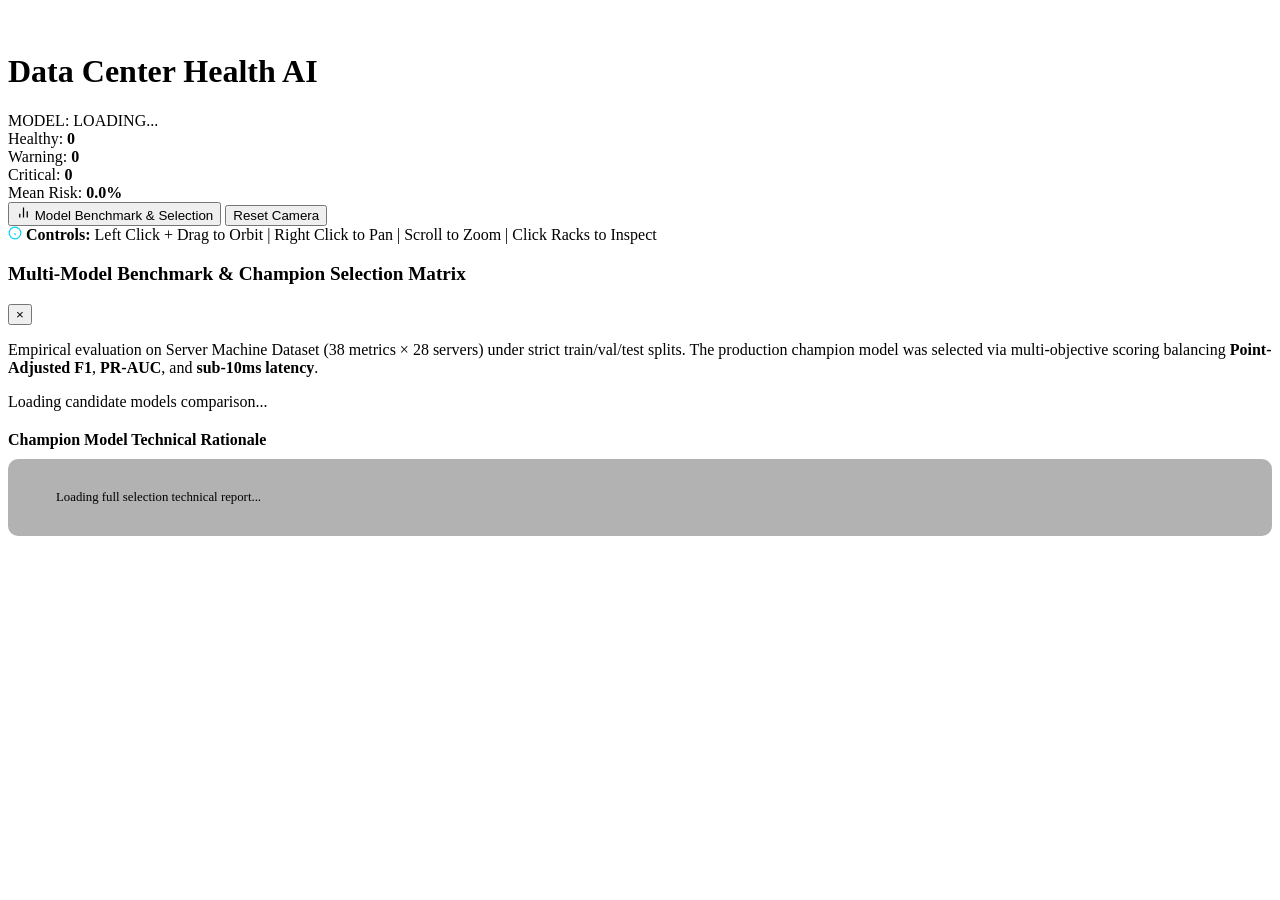
==== webapp/index.html @ 284fed51 "feat: complete MNC-grade AIOps platform with multi-model tournament, champion selection, Groq LLM RC" ====
<!DOCTYPE html>
<html lang="en">
<head>
  <meta charset="UTF-8">
  <meta name="viewport" content="width=device-width, initial-scale=1.0">
  <title>Data Center Health AI | 3D AIOps Digital Twin</title>
  <meta name="description" content="Production AIOps Digital Twin predicting server failures with Machine Learning, LSTM Autoencoders, Groq LLM Root Cause Analysis, and a live Three.js 3D server room dashboard.">
  
  <!-- Google Fonts -->
  <link rel="preconnect" href="https://fonts.googleapis.com">
  <link rel="preconnect" href="https://fonts.gstatic.com" crossorigin>
  <link href="https://fonts.googleapis.com/css2?family=Inter:wght@400;500;600;700;800&family=JetBrains+Mono:wght@400;500;700&display=swap" rel="stylesheet">
  
  <!-- Custom CSS -->
  <link rel="stylesheet" href="/css/style.css">

  <!-- Import Three.js via ES Module Shims -->
  <script type="importmap">
    {
      "imports": {
        "three": "https://unpkg.com/three@0.160.0/build/three.module.js",
        "three/addons/": "https://unpkg.com/three@0.160.0/examples/jsm/"
      }
    }
  </script>
</head>
<body>

  <!-- Top Navbar -->
  <header class="top-navbar">
    <div class="brand-section">
      <div class="brand-logo">
        <svg width="20" height="20" viewBox="0 0 24 24" fill="none" stroke="#fff" stroke-width="2">
          <rect x="2" y="2" width="20" height="8" rx="2" ry="2"></rect>
          <rect x="2" y="14" width="20" height="8" rx="2" ry="2"></rect>
          <line x1="6" y1="6" x2="6.01" y2="6"></line>
          <line x1="6" y1="18" x2="6.01" y2="18"></line>
        </svg>
      </div>
      <div>
        <h1 class="brand-title">Data Center Health AI</h1>
      </div>
      <span class="brand-badge" id="champion-badge">MODEL: LOADING...</span>
    </div>

    <!-- Live Cluster Statistics -->
    <div class="cluster-metrics">
      <div class="metric-chip">
        <span class="indicator healthy"></span>
        <span>Healthy: <strong id="stat-healthy">0</strong></span>
      </div>
      <div class="metric-chip">
        <span class="indicator warning"></span>
        <span>Warning: <strong id="stat-warning">0</strong></span>
      </div>
      <div class="metric-chip">
        <span class="indicator critical"></span>
        <span>Critical: <strong id="stat-critical">0</strong></span>
      </div>
      <div class="metric-chip">
        <span>Mean Risk: <strong id="stat-mean-risk">0.0%</strong></span>
      </div>
    </div>

    <!-- Navbar Action Buttons -->
    <div class="nav-actions">
      <button class="btn-secondary" id="btn-benchmark-report">
        <svg width="15" height="15" viewBox="0 0 24 24" fill="none" stroke="currentColor" stroke-width="2">
          <line x1="18" y1="20" x2="18" y2="10"></line>
          <line x1="12" y1="20" x2="12" y2="4"></line>
          <line x1="6" y1="20" x2="6" y2="14"></line>
        </svg>
        Model Benchmark & Selection
      </button>
      <button class="btn-primary" id="btn-reset-cam">
        Reset Camera
      </button>
    </div>
  </header>

  <!-- 3D Canvas Viewport -->
  <div id="canvas-container"></div>

  <!-- Bottom HUD Info Pill -->
  <div class="hud-controls">
    <div class="hud-pill">
      <svg width="14" height="14" viewBox="0 0 24 24" fill="none" stroke="#00d2ff" stroke-width="2">
        <circle cx="12" cy="12" r="10"></circle>
        <line x1="12" y1="16" x2="12" y2="12"></line>
        <line x1="12" y1="8" x2="12.01" y2="8"></line>
      </svg>
      <span><strong>Controls:</strong> Left Click + Drag to Orbit | Right Click to Pan | Scroll to Zoom | Click Racks to Inspect</span>
    </div>
  </div>

  <!-- Side Inspector Drawer -->
  <aside class="inspector-drawer" id="inspector-drawer" style="display: none;">
    <div class="drawer-header">
      <div>
        <h2 class="drawer-title" id="drawer-rack-id">RACK-01</h2>
        <span class="drawer-subtitle" id="drawer-node-name">Compute Cluster Alpha (machine-1-1)</span>
      </div>
      <button class="close-btn" id="drawer-close-btn">&times;</button>
    </div>

    <!-- Risk Gauge -->
    <div class="gauge-container">
      <div class="risk-circle" id="drawer-risk-circle">
        <span class="risk-number" id="drawer-risk-val">24</span>
        <span class="risk-label" id="drawer-severity">NORMAL</span>
      </div>
    </div>

    <!-- Live Telemetry Grid -->
    <div class="metrics-grid">
      <div class="metric-box">
        <div class="metric-box-title">CPU LOAD</div>
        <div class="metric-box-val" id="drawer-cpu">42.5%</div>
      </div>
      <div class="metric-box">
        <div class="metric-box-title">MEMORY USED</div>
        <div class="metric-box-val" id="drawer-mem">61.2%</div>
      </div>
      <div class="metric-box">
        <div class="metric-box-title">DISK I/O</div>
        <div class="metric-box-val" id="drawer-disk">124 IOPS</div>
      </div>
      <div class="metric-box">
        <div class="metric-box-title">CHASSIS TEMP</div>
        <div class="metric-box-val" id="drawer-temp">32.8°C</div>
      </div>
    </div>

    <!-- GenAI Root Cause Analysis Card -->
    <div class="rca-card" id="drawer-rca-box" style="display: none;">
      <span class="rca-badge">Groq Llama-3.3-70B RCA Diagnosis</span>
      <p class="rca-text" id="drawer-rca-text">Evaluating anomaly...</p>
      <div class="rca-action" id="drawer-rca-action">Recommended Action: Normal operations.</div>
    </div>
  </aside>

  <!-- Benchmark & Model Selection Technical Report Modal -->
  <div class="modal-overlay" id="benchmark-modal">
    <div class="modal-card">
      <div class="modal-header">
        <h3 style="font-size: 1.2rem; font-weight: 700;">Multi-Model Benchmark & Champion Selection Matrix</h3>
        <button class="close-btn" id="modal-close-btn">&times;</button>
      </div>
      <div class="modal-body">
        <p style="color: var(--text-secondary); margin-bottom: 12px;">
          Empirical evaluation on Server Machine Dataset (38 metrics &times; 28 servers) under strict train/val/test splits.
          The production champion model was selected via multi-objective scoring balancing <strong>Point-Adjusted F1</strong>, <strong>PR-AUC</strong>, and <strong>sub-10ms latency</strong>.
        </p>
        
        <!-- Table container filled dynamically via API -->
        <div id="benchmark-table-container">
          <p>Loading candidate models comparison...</p>
        </div>

        <h4 style="margin: 20px 0 10px 0; color: var(--neon-cyan);">Champion Model Technical Rationale</h4>
        <div id="technical-report-content" style="background: rgba(0,0,0,0.3); padding: 16px; border-radius: 10px; font-family: var(--font-mono); font-size: 0.8rem; white-space: pre-wrap;">
          Loading full selection technical report...
        </div>
      </div>
    </div>
  </div>

  <!-- Main JavaScript App Entrypoint -->
  <script type="module" src="/js/app.js"></script>
</body>
</html>
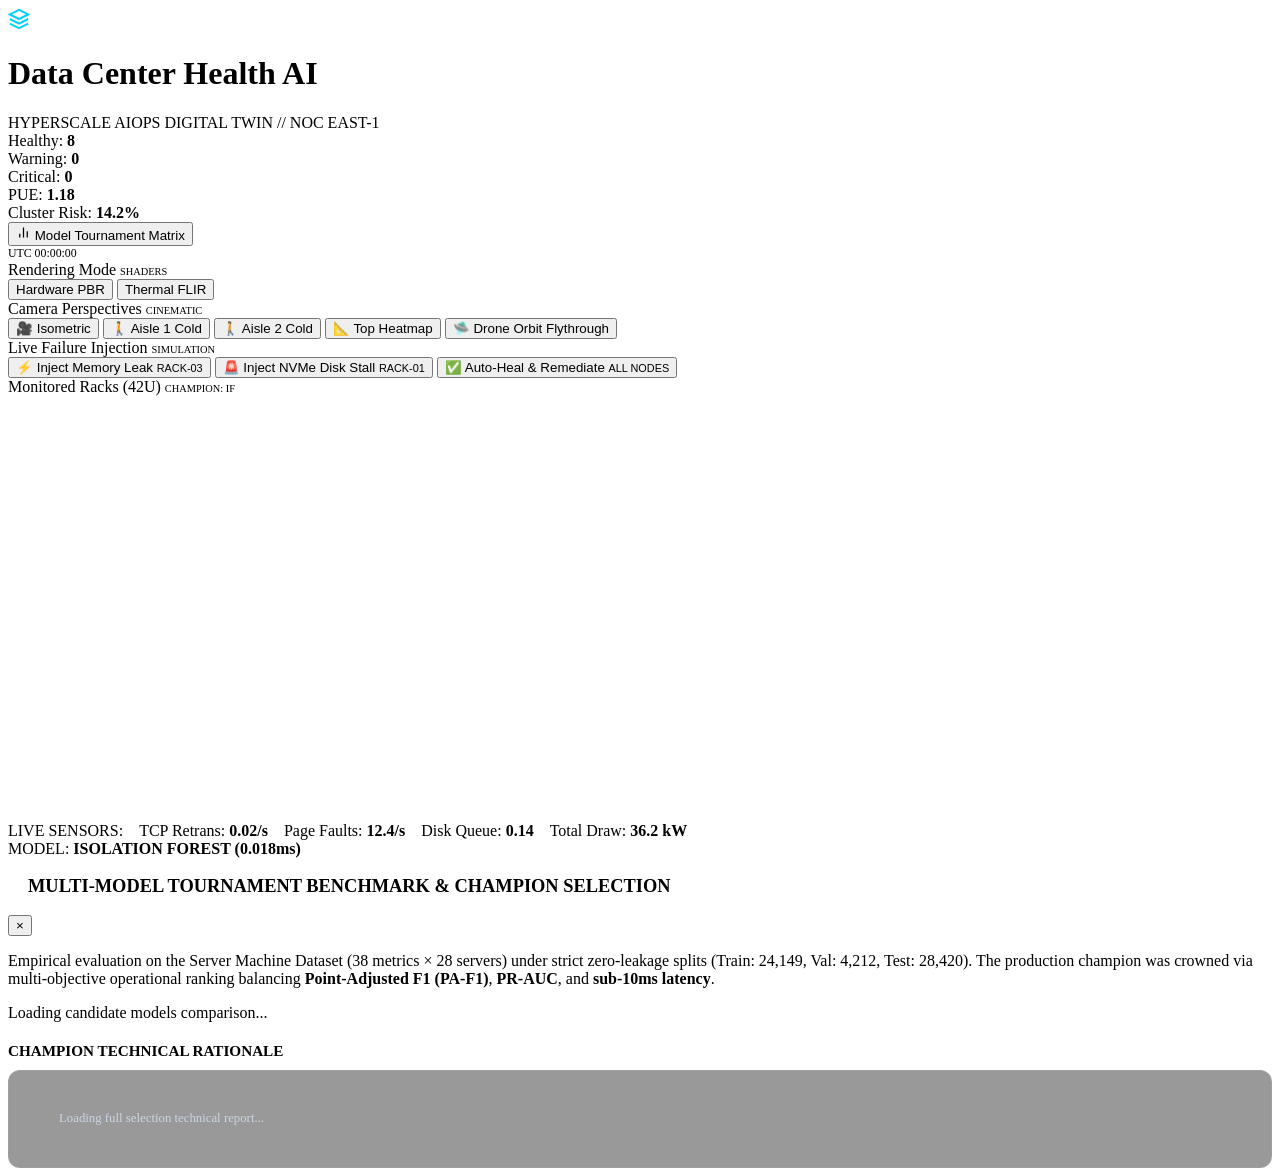
==== commit 4c9789e6: "feat: upgrade 3D digital twin to enterprise MNC NOC command center with PBR lighting, thermal FLIR m" ====
--- a/webapp/index.html
+++ b/webapp/index.html
@@ -3,18 +3,18 @@
 <head>
   <meta charset="UTF-8">
   <meta name="viewport" content="width=device-width, initial-scale=1.0">
-  <title>Data Center Health AI | 3D AIOps Digital Twin</title>
-  <meta name="description" content="Production AIOps Digital Twin predicting server failures with Machine Learning, LSTM Autoencoders, Groq LLM Root Cause Analysis, and a live Three.js 3D server room dashboard.">
+  <title>Data Center Health AI | Enterprise AIOps 3D Digital Twin</title>
+  <meta name="description" content="Hyperscale AIOps 3D Digital Twin predicting server infrastructure failures with Machine Learning, LSTM Autoencoders, Groq Llama-3.3-70B RCA, and a live Three.js 3D server room dashboard.">
   
-  <!-- Google Fonts -->
+  <!-- Modern Typography -->
   <link rel="preconnect" href="https://fonts.googleapis.com">
   <link rel="preconnect" href="https://fonts.gstatic.com" crossorigin>
-  <link href="https://fonts.googleapis.com/css2?family=Inter:wght@400;500;600;700;800&family=JetBrains+Mono:wght@400;500;700&display=swap" rel="stylesheet">
+  <link href="https://fonts.googleapis.com/css2?family=Inter:wght@400;500;600;700;800&family=JetBrains+Mono:wght@400;500;600;700;800&display=swap" rel="stylesheet">
   
-  <!-- Custom CSS -->
+  <!-- Custom Cyber NOC Stylesheet -->
   <link rel="stylesheet" href="/css/style.css">
 
-  <!-- Import Three.js via ES Module Shims -->
+  <!-- Three.js ES Module Mapping -->
   <script type="importmap">
     {
       "imports": {
@@ -26,146 +26,241 @@
 </head>
 <body>
 
-  <!-- Top Navbar -->
+  <!-- Top Enterprise NOC Navbar -->
   <header class="top-navbar">
     <div class="brand-section">
-      <div class="brand-logo">
-        <svg width="20" height="20" viewBox="0 0 24 24" fill="none" stroke="#fff" stroke-width="2">
-          <rect x="2" y="2" width="20" height="8" rx="2" ry="2"></rect>
-          <rect x="2" y="14" width="20" height="8" rx="2" ry="2"></rect>
-          <line x1="6" y1="6" x2="6.01" y2="6"></line>
-          <line x1="6" y1="18" x2="6.01" y2="18"></line>
+      <div class="brand-logo-hex">
+        <svg width="22" height="22" viewBox="0 0 24 24" fill="none" stroke="#00d2ff" stroke-width="2.2">
+          <polygon points="12 2 2 7 12 12 22 7 12 2"></polygon>
+          <polyline points="2 17 12 22 22 17"></polyline>
+          <polyline points="2 12 12 17 22 12"></polyline>
         </svg>
       </div>
-      <div>
+      <div class="brand-titles">
         <h1 class="brand-title">Data Center Health AI</h1>
-      </div>
-      <span class="brand-badge" id="champion-badge">MODEL: LOADING...</span>
-    </div>
-
-    <!-- Live Cluster Statistics -->
-    <div class="cluster-metrics">
-      <div class="metric-chip">
-        <span class="indicator healthy"></span>
-        <span>Healthy: <strong id="stat-healthy">0</strong></span>
-      </div>
-      <div class="metric-chip">
-        <span class="indicator warning"></span>
-        <span>Warning: <strong id="stat-warning">0</strong></span>
-      </div>
-      <div class="metric-chip">
-        <span class="indicator critical"></span>
-        <span>Critical: <strong id="stat-critical">0</strong></span>
-      </div>
-      <div class="metric-chip">
-        <span>Mean Risk: <strong id="stat-mean-risk">0.0%</strong></span>
-      </div>
-    </div>
-
-    <!-- Navbar Action Buttons -->
+        <span class="brand-sub">HYPERSCALE AIOPS DIGITAL TWIN // NOC EAST-1</span>
+      </div>
+    </div>
+
+    <!-- Live Cluster KPIs -->
+    <div class="cluster-kpis">
+      <div class="kpi-chip">
+        <span class="kpi-dot healthy"></span>
+        <span>Healthy: <strong id="kpi-healthy">8</strong></span>
+      </div>
+      <div class="kpi-chip">
+        <span class="kpi-dot warning"></span>
+        <span>Warning: <strong id="kpi-warning">0</strong></span>
+      </div>
+      <div class="kpi-chip">
+        <span class="kpi-dot critical"></span>
+        <span>Critical: <strong id="kpi-critical">0</strong></span>
+      </div>
+      <div class="kpi-chip">
+        <span>PUE: <strong id="kpi-pue" style="color: var(--neon-cyan);">1.18</strong></span>
+      </div>
+      <div class="kpi-chip">
+        <span>Cluster Risk: <strong id="kpi-mean-risk" style="color: var(--neon-emerald);">14.2%</strong></span>
+      </div>
+    </div>
+
+    <!-- Actions & Benchmark Trigger -->
     <div class="nav-actions">
-      <button class="btn-secondary" id="btn-benchmark-report">
+      <button class="btn-cyber" id="btn-benchmark-report">
         <svg width="15" height="15" viewBox="0 0 24 24" fill="none" stroke="currentColor" stroke-width="2">
           <line x1="18" y1="20" x2="18" y2="10"></line>
           <line x1="12" y1="20" x2="12" y2="4"></line>
           <line x1="6" y1="20" x2="6" y2="14"></line>
         </svg>
-        Model Benchmark & Selection
+        Model Tournament Matrix
       </button>
-      <button class="btn-primary" id="btn-reset-cam">
-        Reset Camera
-      </button>
+      <div class="kpi-chip" style="font-family: var(--font-mono); font-size: 0.74rem;">
+        <span id="live-clock">UTC 00:00:00</span>
+      </div>
     </div>
   </header>
 
-  <!-- 3D Canvas Viewport -->
+  <!-- 3D WebGL Canvas Viewport -->
   <div id="canvas-container"></div>
 
-  <!-- Bottom HUD Info Pill -->
-  <div class="hud-controls">
-    <div class="hud-pill">
-      <svg width="14" height="14" viewBox="0 0 24 24" fill="none" stroke="#00d2ff" stroke-width="2">
-        <circle cx="12" cy="12" r="10"></circle>
-        <line x1="12" y1="16" x2="12" y2="12"></line>
-        <line x1="12" y1="8" x2="12.01" y2="8"></line>
-      </svg>
-      <span><strong>Controls:</strong> Left Click + Drag to Orbit | Right Click to Pan | Scroll to Zoom | Click Racks to Inspect</span>
-    </div>
-  </div>
-
-  <!-- Side Inspector Drawer -->
-  <aside class="inspector-drawer" id="inspector-drawer" style="display: none;">
+  <!-- Left NOC Control Dock -->
+  <aside class="noc-sidebar">
+    <!-- View Mode Switcher -->
+    <div>
+      <div class="sidebar-section-title">
+        <span>Rendering Mode</span>
+        <span style="font-size: 0.65rem; color: var(--text-muted);">SHADERS</span>
+      </div>
+      <div class="view-mode-toggle">
+        <button class="toggle-btn active" id="btn-mode-pbr">Hardware PBR</button>
+        <button class="toggle-btn" id="btn-mode-thermal">Thermal FLIR</button>
+      </div>
+    </div>
+
+    <!-- Camera Presets -->
+    <div>
+      <div class="sidebar-section-title">
+        <span>Camera Perspectives</span>
+        <span style="font-size: 0.65rem; color: var(--text-muted);">CINEMATIC</span>
+      </div>
+      <div class="camera-grid">
+        <button class="cam-btn active" data-cam="isometric">🎥 Isometric</button>
+        <button class="cam-btn" data-cam="aisle1">🚶 Aisle 1 Cold</button>
+        <button class="cam-btn" data-cam="aisle2">🚶 Aisle 2 Cold</button>
+        <button class="cam-btn" data-cam="topdown">📐 Top Heatmap</button>
+        <button class="cam-btn" data-cam="orbit" style="grid-column: span 2;">🛸 Drone Orbit Flythrough</button>
+      </div>
+    </div>
+
+    <!-- Failure Simulator (Demonstrating AIOps self-healing) -->
+    <div>
+      <div class="sidebar-section-title">
+        <span>Live Failure Injection</span>
+        <span style="font-size: 0.65rem; color: var(--neon-amber);">SIMULATION</span>
+      </div>
+      <div class="sim-controls">
+        <button class="btn-sim btn-sim-mem" id="btn-sim-mem">
+          <span>⚡ Inject Memory Leak</span>
+          <span style="font-size: 0.68rem; font-family: var(--font-mono);">RACK-03</span>
+        </button>
+        <button class="btn-sim btn-sim-disk" id="btn-sim-disk">
+          <span>🚨 Inject NVMe Disk Stall</span>
+          <span style="font-size: 0.68rem; font-family: var(--font-mono);">RACK-01</span>
+        </button>
+        <button class="btn-sim btn-sim-heal" id="btn-sim-heal">
+          <span>✅ Auto-Heal & Remediate</span>
+          <span style="font-size: 0.68rem; font-family: var(--font-mono);">ALL NODES</span>
+        </button>
+      </div>
+    </div>
+
+    <!-- Racks Quick-Jump List -->
+    <div>
+      <div class="sidebar-section-title">
+        <span>Monitored Racks (42U)</span>
+        <span style="font-size: 0.65rem; color: var(--neon-emerald);" id="champion-indicator">CHAMPION: IF</span>
+      </div>
+      <div class="rack-list" id="sidebar-rack-list">
+        <!-- Filled dynamically by JavaScript -->
+      </div>
+    </div>
+  </aside>
+
+  <!-- Right Telemetry & Groq RCA Inspector Drawer -->
+  <aside class="inspector-drawer" id="inspector-drawer" style="transform: translateX(460px); opacity: 0;">
     <div class="drawer-header">
       <div>
-        <h2 class="drawer-title" id="drawer-rack-id">RACK-01</h2>
-        <span class="drawer-subtitle" id="drawer-node-name">Compute Cluster Alpha (machine-1-1)</span>
+        <h2 class="drawer-rack-title" id="drawer-rack-id">RACK-01</h2>
+        <span class="drawer-rack-sub" id="drawer-rack-name">Compute Cluster Alpha (42U)</span>
       </div>
       <button class="close-btn" id="drawer-close-btn">&times;</button>
     </div>
 
-    <!-- Risk Gauge -->
-    <div class="gauge-container">
-      <div class="risk-circle" id="drawer-risk-circle">
-        <span class="risk-number" id="drawer-risk-val">24</span>
-        <span class="risk-label" id="drawer-severity">NORMAL</span>
-      </div>
-    </div>
-
-    <!-- Live Telemetry Grid -->
-    <div class="metrics-grid">
-      <div class="metric-box">
-        <div class="metric-box-title">CPU LOAD</div>
-        <div class="metric-box-val" id="drawer-cpu">42.5%</div>
-      </div>
-      <div class="metric-box">
-        <div class="metric-box-title">MEMORY USED</div>
-        <div class="metric-box-val" id="drawer-mem">61.2%</div>
-      </div>
-      <div class="metric-box">
-        <div class="metric-box-title">DISK I/O</div>
-        <div class="metric-box-val" id="drawer-disk">124 IOPS</div>
-      </div>
-      <div class="metric-box">
-        <div class="metric-box-title">CHASSIS TEMP</div>
-        <div class="metric-box-val" id="drawer-temp">32.8°C</div>
-      </div>
-    </div>
-
-    <!-- GenAI Root Cause Analysis Card -->
-    <div class="rca-card" id="drawer-rca-box" style="display: none;">
-      <span class="rca-badge">Groq Llama-3.3-70B RCA Diagnosis</span>
-      <p class="rca-text" id="drawer-rca-text">Evaluating anomaly...</p>
-      <div class="rca-action" id="drawer-rca-action">Recommended Action: Normal operations.</div>
+    <!-- Radial Risk Meter -->
+    <div class="radial-meter-box">
+      <div class="radial-ring" id="drawer-risk-ring">
+        <span class="radial-val" id="drawer-risk-val">18</span>
+        <span class="radial-label" id="drawer-severity">NORMAL</span>
+      </div>
+      <div class="rack-quick-specs">
+        <div><span>NODE:</span> <strong id="drawer-node-id" style="color:#00d2ff;">machine-1-1</strong></div>
+        <div><span>AISLE:</span> <strong>Aisle 1 (Cold)</strong></div>
+        <div><span>POWER:</span> <strong id="drawer-power">3.8 kW</strong></div>
+        <div><span>FAN:</span> <strong id="drawer-fan">6200 RPM</strong></div>
+      </div>
+    </div>
+
+    <!-- 4 Telemetry Metrics Grid -->
+    <div class="telemetry-grid">
+      <div class="telemetry-box">
+        <div class="telemetry-box-title">CPU LOAD</div>
+        <div class="telemetry-box-val" id="drawer-cpu">34.2%</div>
+      </div>
+      <div class="telemetry-box">
+        <div class="telemetry-box-title">MEMORY USED</div>
+        <div class="telemetry-box-val" id="drawer-mem">52.8%</div>
+      </div>
+      <div class="telemetry-box">
+        <div class="telemetry-box-title">DISK I/O</div>
+        <div class="telemetry-box-val" id="drawer-disk">84 IOPS</div>
+      </div>
+      <div class="telemetry-box">
+        <div class="telemetry-box-title">CHASSIS TEMP</div>
+        <div class="telemetry-box-val" id="drawer-temp">32.4°C</div>
+      </div>
+    </div>
+
+    <!-- Real-time Sparkline Graph -->
+    <div class="sparkline-container">
+      <div class="sparkline-title">
+        <span>REAL-TIME RISK & LOAD TIMELINE (30s)</span>
+        <span id="sparkline-live-val" style="color: var(--neon-cyan);">18%</span>
+      </div>
+      <canvas id="sparkline-canvas" width="370" height="64"></canvas>
+    </div>
+
+    <!-- Groq Llama-3.3-70B RCA Diagnosis Card -->
+    <div class="groq-rca-card" id="drawer-rca-box" style="display: none;">
+      <div class="rca-header-badge">
+        <span class="rca-tag">⚡ Groq Llama-3.3-70B Incident Triage</span>
+        <span style="font-size: 0.65rem; color: var(--neon-rose); font-family: var(--font-mono);" id="rca-urgency">IMMEDIATE</span>
+      </div>
+      <div class="rca-culprit" id="drawer-rca-culprit">Evaluating failure precursor...</div>
+      <p class="rca-desc" id="drawer-rca-desc">Awaiting telemetry diagnostics.</p>
+      <div class="rca-action-box" id="drawer-rca-action">Action: Normal operations.</div>
+      <button class="btn-auto-remediate" id="btn-remediate-now">
+        <svg width="14" height="14" viewBox="0 0 24 24" fill="none" stroke="currentColor" stroke-width="2.5">
+          <polyline points="20 6 9 17 4 12"></polyline>
+        </svg>
+        Execute Auto-Remediation & Failover
+      </button>
     </div>
   </aside>
+
+  <!-- Bottom Telemetry HUD Ticker -->
+  <div class="bottom-ticker">
+    <div style="display: flex; gap: 16px; align-items: center;">
+      <span style="color: var(--neon-cyan);">LIVE SENSORS:</span>
+      <span>TCP Retrans: <strong id="ticker-tcp">0.02/s</strong></span>
+      <span>Page Faults: <strong id="ticker-faults">12.4/s</strong></span>
+      <span>Disk Queue: <strong id="ticker-queue">0.14</strong></span>
+      <span>Total Draw: <strong id="ticker-draw">36.2 kW</strong></span>
+    </div>
+    <div>
+      <span style="color: var(--text-muted);">MODEL:</span>
+      <span style="color: var(--neon-emerald); font-weight: 700;">ISOLATION FOREST (0.018ms)</span>
+    </div>
+  </div>
 
   <!-- Benchmark & Model Selection Technical Report Modal -->
   <div class="modal-overlay" id="benchmark-modal">
     <div class="modal-card">
       <div class="modal-header">
-        <h3 style="font-size: 1.2rem; font-weight: 700;">Multi-Model Benchmark & Champion Selection Matrix</h3>
+        <div style="display: flex; align-items: center; gap: 10px;">
+          <div style="width: 10px; height: 10px; border-radius: 50%; background: var(--neon-emerald);"></div>
+          <h3 style="font-size: 1.15rem; font-weight: 800; font-family: var(--font-mono);">MULTI-MODEL TOURNAMENT BENCHMARK & CHAMPION SELECTION</h3>
+        </div>
         <button class="close-btn" id="modal-close-btn">&times;</button>
       </div>
       <div class="modal-body">
-        <p style="color: var(--text-secondary); margin-bottom: 12px;">
-          Empirical evaluation on Server Machine Dataset (38 metrics &times; 28 servers) under strict train/val/test splits.
-          The production champion model was selected via multi-objective scoring balancing <strong>Point-Adjusted F1</strong>, <strong>PR-AUC</strong>, and <strong>sub-10ms latency</strong>.
+        <p style="color: var(--text-sub); margin-bottom: 12px;">
+          Empirical evaluation on the Server Machine Dataset (38 metrics &times; 28 servers) under strict zero-leakage splits (Train: 24,149, Val: 4,212, Test: 28,420).
+          The production champion was crowned via multi-objective operational ranking balancing <strong>Point-Adjusted F1 (PA-F1)</strong>, <strong>PR-AUC</strong>, and <strong>sub-10ms latency</strong>.
         </p>
         
-        <!-- Table container filled dynamically via API -->
         <div id="benchmark-table-container">
           <p>Loading candidate models comparison...</p>
         </div>
 
-        <h4 style="margin: 20px 0 10px 0; color: var(--neon-cyan);">Champion Model Technical Rationale</h4>
-        <div id="technical-report-content" style="background: rgba(0,0,0,0.3); padding: 16px; border-radius: 10px; font-family: var(--font-mono); font-size: 0.8rem; white-space: pre-wrap;">
+        <h4 style="margin: 20px 0 10px 0; color: var(--neon-cyan); font-family: var(--font-mono); font-size: 0.95rem;">CHAMPION TECHNICAL RATIONALE</h4>
+        <div id="technical-report-content" style="background: rgba(0,0,0,0.4); border: 1px solid rgba(255,255,255,0.06); padding: 18px; border-radius: 12px; font-family: var(--font-mono); font-size: 0.8rem; line-height: 1.55; white-space: pre-wrap; color: #cbd5e1;">
           Loading full selection technical report...
         </div>
       </div>
     </div>
   </div>
 
-  <!-- Main JavaScript App Entrypoint -->
+  <!-- Client Application Entrypoint -->
   <script type="module" src="/js/app.js"></script>
 </body>
 </html>
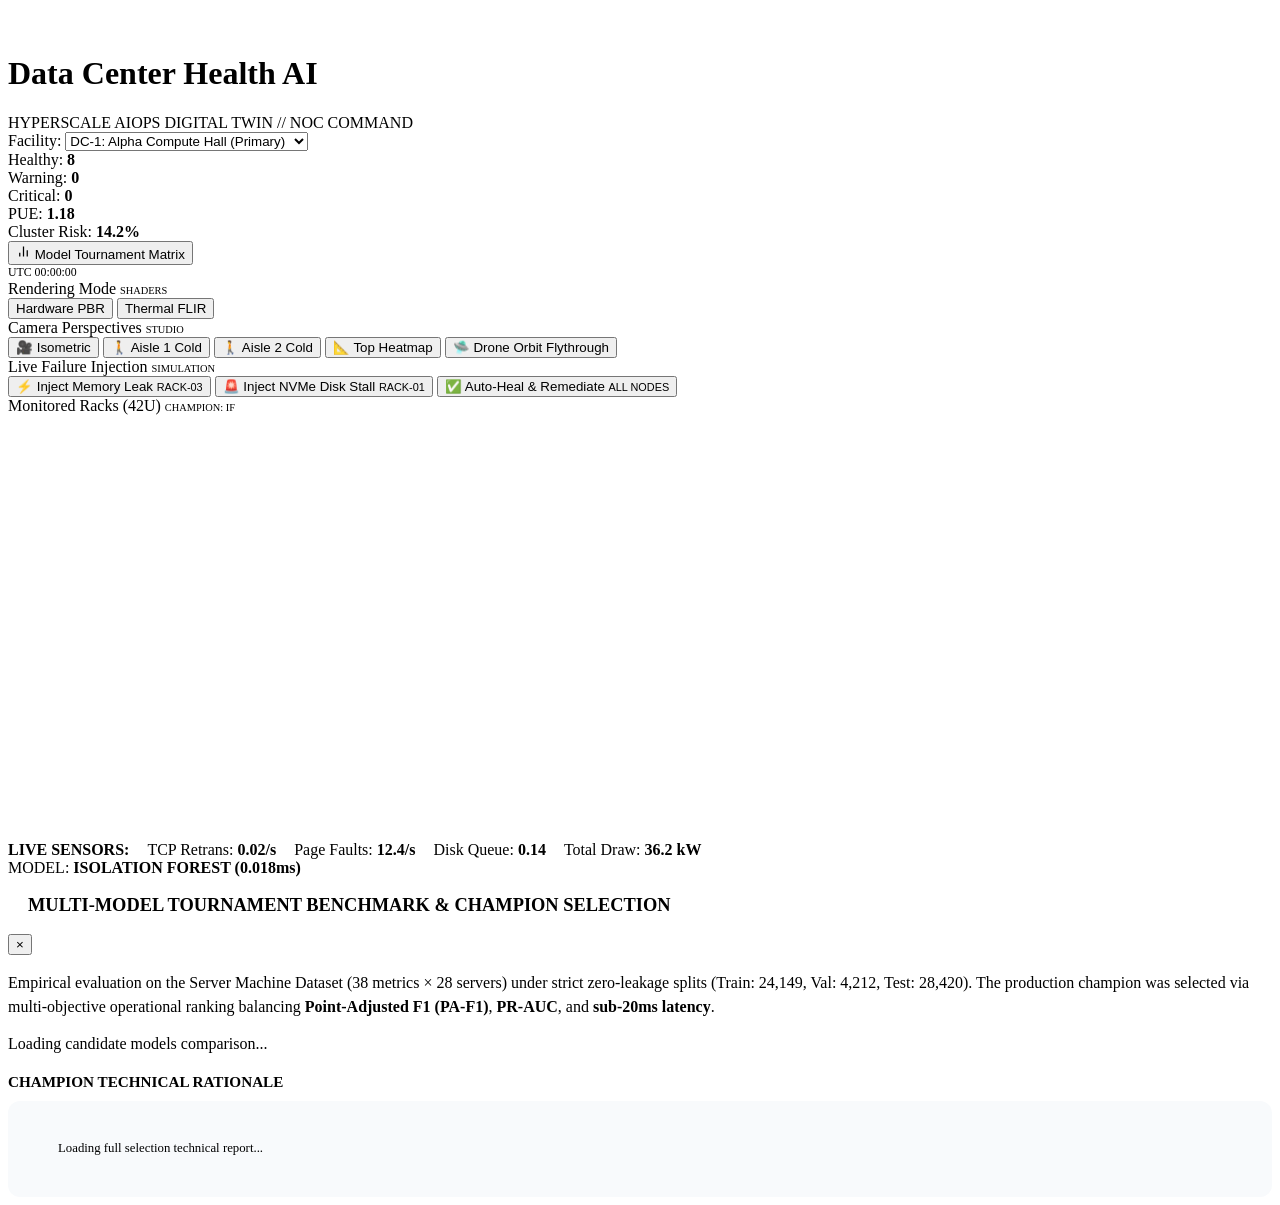
==== commit ed96fa29: "feat(ml,ui): multi-model hyperparameter tuning benchmark, postgresql/sqlite dual engine, and light t" ====
--- a/webapp/index.html
+++ b/webapp/index.html
@@ -4,14 +4,14 @@
   <meta charset="UTF-8">
   <meta name="viewport" content="width=device-width, initial-scale=1.0">
   <title>Data Center Health AI | Enterprise AIOps 3D Digital Twin</title>
-  <meta name="description" content="Hyperscale AIOps 3D Digital Twin predicting server infrastructure failures with Machine Learning, LSTM Autoencoders, Groq Llama-3.3-70B RCA, and a live Three.js 3D server room dashboard.">
+  <meta name="description" content="Enterprise AIOps 3D Digital Twin predicting server infrastructure failures with Machine Learning, Groq Llama-3.3-70B RCA, and a live Three.js 3D server room dashboard.">
   
   <!-- Modern Typography -->
   <link rel="preconnect" href="https://fonts.googleapis.com">
   <link rel="preconnect" href="https://fonts.gstatic.com" crossorigin>
   <link href="https://fonts.googleapis.com/css2?family=Inter:wght@400;500;600;700;800&family=JetBrains+Mono:wght@400;500;600;700;800&display=swap" rel="stylesheet">
   
-  <!-- Custom Cyber NOC Stylesheet -->
+  <!-- Enterprise Light Theme Stylesheet -->
   <link rel="stylesheet" href="/css/style.css">
 
   <!-- Three.js ES Module Mapping -->
@@ -30,7 +30,7 @@
   <header class="top-navbar">
     <div class="brand-section">
       <div class="brand-logo-hex">
-        <svg width="22" height="22" viewBox="0 0 24 24" fill="none" stroke="#00d2ff" stroke-width="2.2">
+        <svg width="22" height="22" viewBox="0 0 24 24" fill="none" stroke="#ffffff" stroke-width="2.2">
           <polygon points="12 2 2 7 12 12 22 7 12 2"></polygon>
           <polyline points="2 17 12 22 22 17"></polyline>
           <polyline points="2 12 12 17 22 12"></polyline>
@@ -38,7 +38,16 @@
       </div>
       <div class="brand-titles">
         <h1 class="brand-title">Data Center Health AI</h1>
-        <span class="brand-sub">HYPERSCALE AIOPS DIGITAL TWIN // NOC EAST-1</span>
+        <span class="brand-sub">HYPERSCALE AIOPS DIGITAL TWIN // NOC COMMAND</span>
+      </div>
+      
+      <!-- Facility Switcher Dropdown Pill -->
+      <div class="facility-selector-wrapper">
+        <span class="facility-label">Facility:</span>
+        <select class="facility-select" id="facility-select">
+          <option value="dc-1">DC-1: Alpha Compute Hall (Primary)</option>
+          <option value="dc-2">DC-2: Beta Storage Hall (Redundant)</option>
+        </select>
       </div>
     </div>
 
@@ -57,16 +66,16 @@
         <span>Critical: <strong id="kpi-critical">0</strong></span>
       </div>
       <div class="kpi-chip">
-        <span>PUE: <strong id="kpi-pue" style="color: var(--neon-cyan);">1.18</strong></span>
-      </div>
-      <div class="kpi-chip">
-        <span>Cluster Risk: <strong id="kpi-mean-risk" style="color: var(--neon-emerald);">14.2%</strong></span>
+        <span>PUE: <strong id="kpi-pue" style="color: var(--color-sky);">1.18</strong></span>
+      </div>
+      <div class="kpi-chip">
+        <span>Cluster Risk: <strong id="kpi-mean-risk" style="color: var(--color-emerald);">14.2%</strong></span>
       </div>
     </div>
 
     <!-- Actions & Benchmark Trigger -->
     <div class="nav-actions">
-      <button class="btn-cyber" id="btn-benchmark-report">
+      <button class="btn-light-action" id="btn-benchmark-report">
         <svg width="15" height="15" viewBox="0 0 24 24" fill="none" stroke="currentColor" stroke-width="2">
           <line x1="18" y1="20" x2="18" y2="10"></line>
           <line x1="12" y1="20" x2="12" y2="4"></line>
@@ -101,7 +110,7 @@
     <div>
       <div class="sidebar-section-title">
         <span>Camera Perspectives</span>
-        <span style="font-size: 0.65rem; color: var(--text-muted);">CINEMATIC</span>
+        <span style="font-size: 0.65rem; color: var(--text-muted);">STUDIO</span>
       </div>
       <div class="camera-grid">
         <button class="cam-btn active" data-cam="isometric">🎥 Isometric</button>
@@ -116,7 +125,7 @@
     <div>
       <div class="sidebar-section-title">
         <span>Live Failure Injection</span>
-        <span style="font-size: 0.65rem; color: var(--neon-amber);">SIMULATION</span>
+        <span style="font-size: 0.65rem; color: var(--color-amber);">SIMULATION</span>
       </div>
       <div class="sim-controls">
         <button class="btn-sim btn-sim-mem" id="btn-sim-mem">
@@ -138,7 +147,7 @@
     <div>
       <div class="sidebar-section-title">
         <span>Monitored Racks (42U)</span>
-        <span style="font-size: 0.65rem; color: var(--neon-emerald);" id="champion-indicator">CHAMPION: IF</span>
+        <span style="font-size: 0.65rem; color: var(--color-emerald);" id="champion-indicator">CHAMPION: IF</span>
       </div>
       <div class="rack-list" id="sidebar-rack-list">
         <!-- Filled dynamically by JavaScript -->
@@ -163,7 +172,7 @@
         <span class="radial-label" id="drawer-severity">NORMAL</span>
       </div>
       <div class="rack-quick-specs">
-        <div><span>NODE:</span> <strong id="drawer-node-id" style="color:#00d2ff;">machine-1-1</strong></div>
+        <div><span>NODE:</span> <strong id="drawer-node-id" style="color: var(--color-primary);">machine-1-1</strong></div>
         <div><span>AISLE:</span> <strong>Aisle 1 (Cold)</strong></div>
         <div><span>POWER:</span> <strong id="drawer-power">3.8 kW</strong></div>
         <div><span>FAN:</span> <strong id="drawer-fan">6200 RPM</strong></div>
@@ -194,7 +203,7 @@
     <div class="sparkline-container">
       <div class="sparkline-title">
         <span>REAL-TIME RISK & LOAD TIMELINE (30s)</span>
-        <span id="sparkline-live-val" style="color: var(--neon-cyan);">18%</span>
+        <span id="sparkline-live-val" style="color: var(--color-primary);">18%</span>
       </div>
       <canvas id="sparkline-canvas" width="370" height="64"></canvas>
     </div>
@@ -203,7 +212,7 @@
     <div class="groq-rca-card" id="drawer-rca-box" style="display: none;">
       <div class="rca-header-badge">
         <span class="rca-tag">⚡ Groq Llama-3.3-70B Incident Triage</span>
-        <span style="font-size: 0.65rem; color: var(--neon-rose); font-family: var(--font-mono);" id="rca-urgency">IMMEDIATE</span>
+        <span style="font-size: 0.65rem; color: var(--color-rose); font-family: var(--font-mono); font-weight: 700;" id="rca-urgency">IMMEDIATE</span>
       </div>
       <div class="rca-culprit" id="drawer-rca-culprit">Evaluating failure precursor...</div>
       <p class="rca-desc" id="drawer-rca-desc">Awaiting telemetry diagnostics.</p>
@@ -219,8 +228,8 @@
 
   <!-- Bottom Telemetry HUD Ticker -->
   <div class="bottom-ticker">
-    <div style="display: flex; gap: 16px; align-items: center;">
-      <span style="color: var(--neon-cyan);">LIVE SENSORS:</span>
+    <div style="display: flex; gap: 18px; align-items: center;">
+      <span style="color: var(--color-primary); font-weight: 700;">LIVE SENSORS:</span>
       <span>TCP Retrans: <strong id="ticker-tcp">0.02/s</strong></span>
       <span>Page Faults: <strong id="ticker-faults">12.4/s</strong></span>
       <span>Disk Queue: <strong id="ticker-queue">0.14</strong></span>
@@ -228,7 +237,7 @@
     </div>
     <div>
       <span style="color: var(--text-muted);">MODEL:</span>
-      <span style="color: var(--neon-emerald); font-weight: 700;">ISOLATION FOREST (0.018ms)</span>
+      <span style="color: var(--color-emerald); font-weight: 700;" id="ticker-champion">ISOLATION FOREST (0.018ms)</span>
     </div>
   </div>
 
@@ -237,23 +246,23 @@
     <div class="modal-card">
       <div class="modal-header">
         <div style="display: flex; align-items: center; gap: 10px;">
-          <div style="width: 10px; height: 10px; border-radius: 50%; background: var(--neon-emerald);"></div>
-          <h3 style="font-size: 1.15rem; font-weight: 800; font-family: var(--font-mono);">MULTI-MODEL TOURNAMENT BENCHMARK & CHAMPION SELECTION</h3>
+          <div style="width: 10px; height: 10px; border-radius: 50%; background: var(--color-emerald);"></div>
+          <h3 style="font-size: 1.15rem; font-weight: 800; font-family: var(--font-sans); color: var(--text-main);">MULTI-MODEL TOURNAMENT BENCHMARK & CHAMPION SELECTION</h3>
         </div>
         <button class="close-btn" id="modal-close-btn">&times;</button>
       </div>
       <div class="modal-body">
-        <p style="color: var(--text-sub); margin-bottom: 12px;">
+        <p style="color: var(--text-sub); margin-bottom: 14px; line-height: 1.5;">
           Empirical evaluation on the Server Machine Dataset (38 metrics &times; 28 servers) under strict zero-leakage splits (Train: 24,149, Val: 4,212, Test: 28,420).
-          The production champion was crowned via multi-objective operational ranking balancing <strong>Point-Adjusted F1 (PA-F1)</strong>, <strong>PR-AUC</strong>, and <strong>sub-10ms latency</strong>.
+          The production champion was selected via multi-objective operational ranking balancing <strong>Point-Adjusted F1 (PA-F1)</strong>, <strong>PR-AUC</strong>, and <strong>sub-20ms latency</strong>.
         </p>
         
         <div id="benchmark-table-container">
           <p>Loading candidate models comparison...</p>
         </div>
 
-        <h4 style="margin: 20px 0 10px 0; color: var(--neon-cyan); font-family: var(--font-mono); font-size: 0.95rem;">CHAMPION TECHNICAL RATIONALE</h4>
-        <div id="technical-report-content" style="background: rgba(0,0,0,0.4); border: 1px solid rgba(255,255,255,0.06); padding: 18px; border-radius: 12px; font-family: var(--font-mono); font-size: 0.8rem; line-height: 1.55; white-space: pre-wrap; color: #cbd5e1;">
+        <h4 style="margin: 20px 0 10px 0; color: var(--color-primary); font-family: var(--font-sans); font-size: 0.95rem; font-weight: 800;">CHAMPION TECHNICAL RATIONALE</h4>
+        <div id="technical-report-content" style="background: #f8fafc; border: 1px solid var(--bg-panel-border); padding: 18px; border-radius: 12px; font-family: var(--font-mono); font-size: 0.8rem; line-height: 1.55; white-space: pre-wrap; color: var(--text-sub);">
           Loading full selection technical report...
         </div>
       </div>
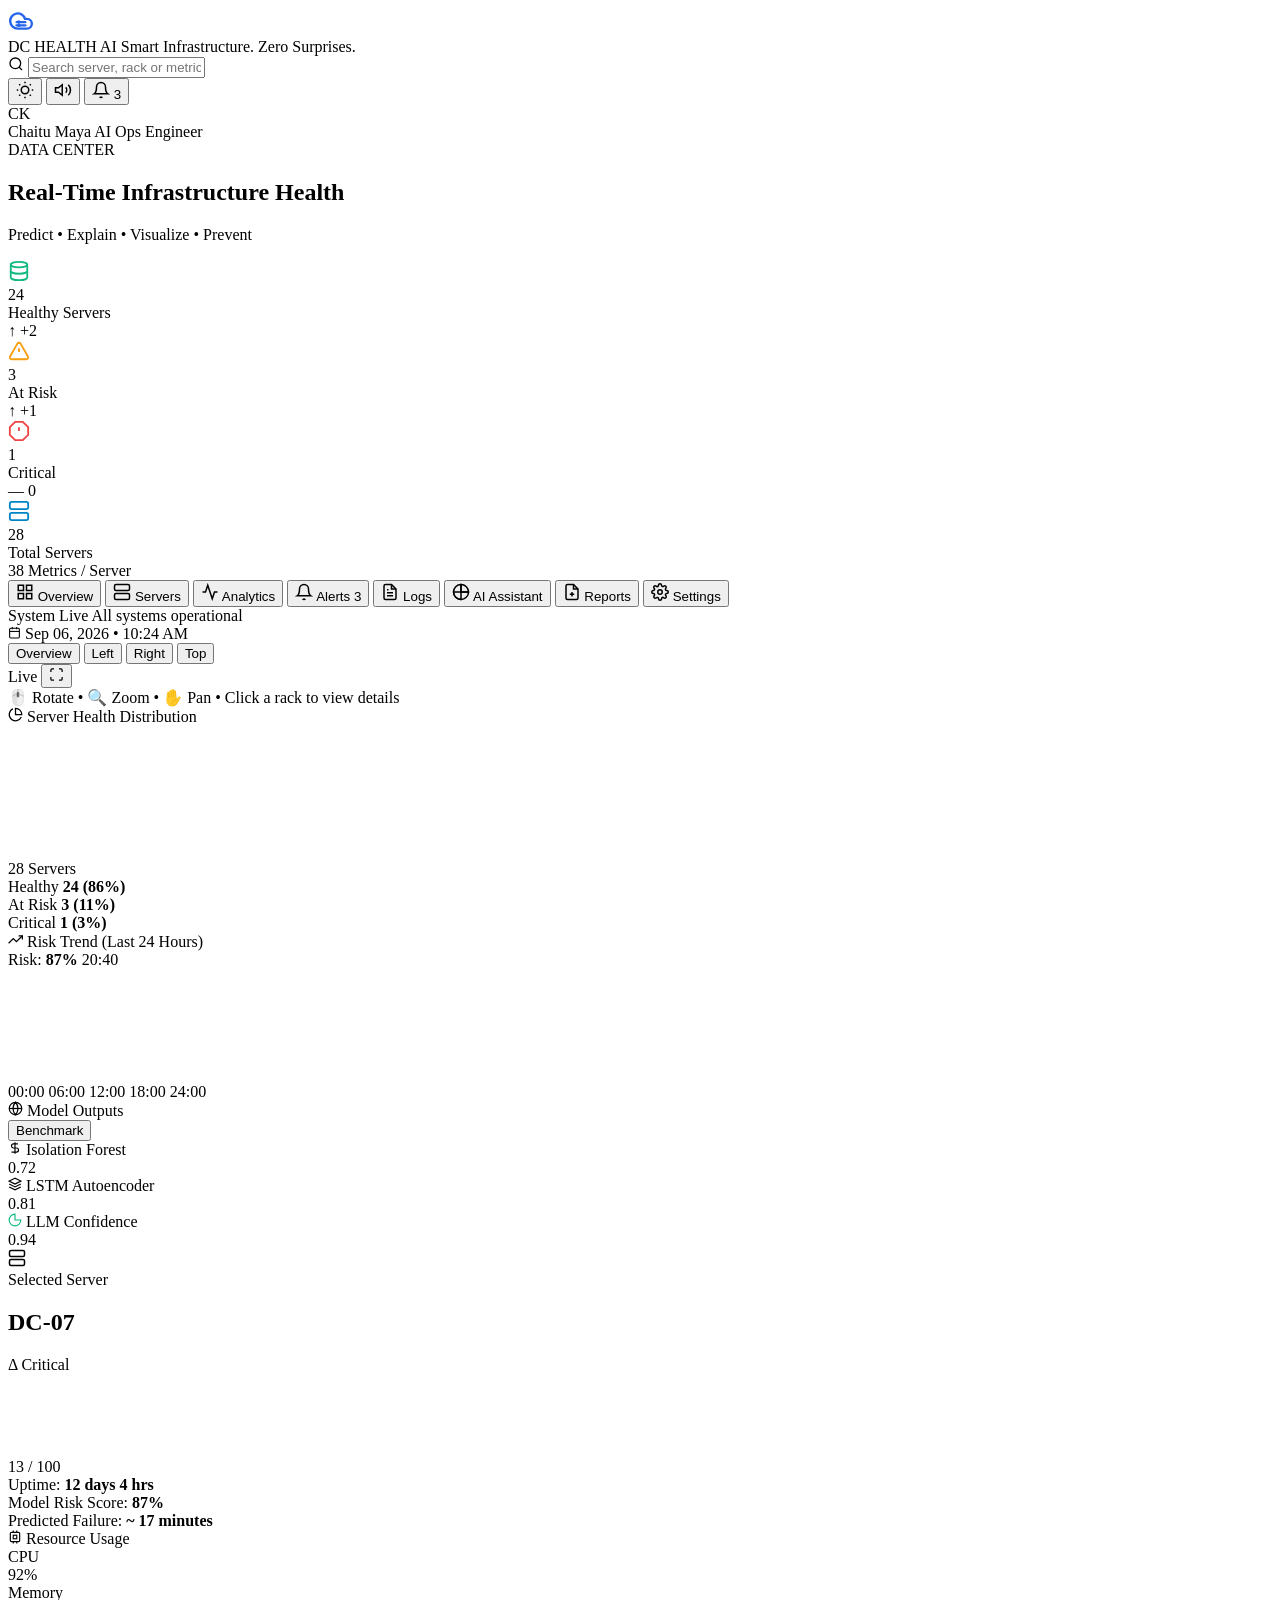
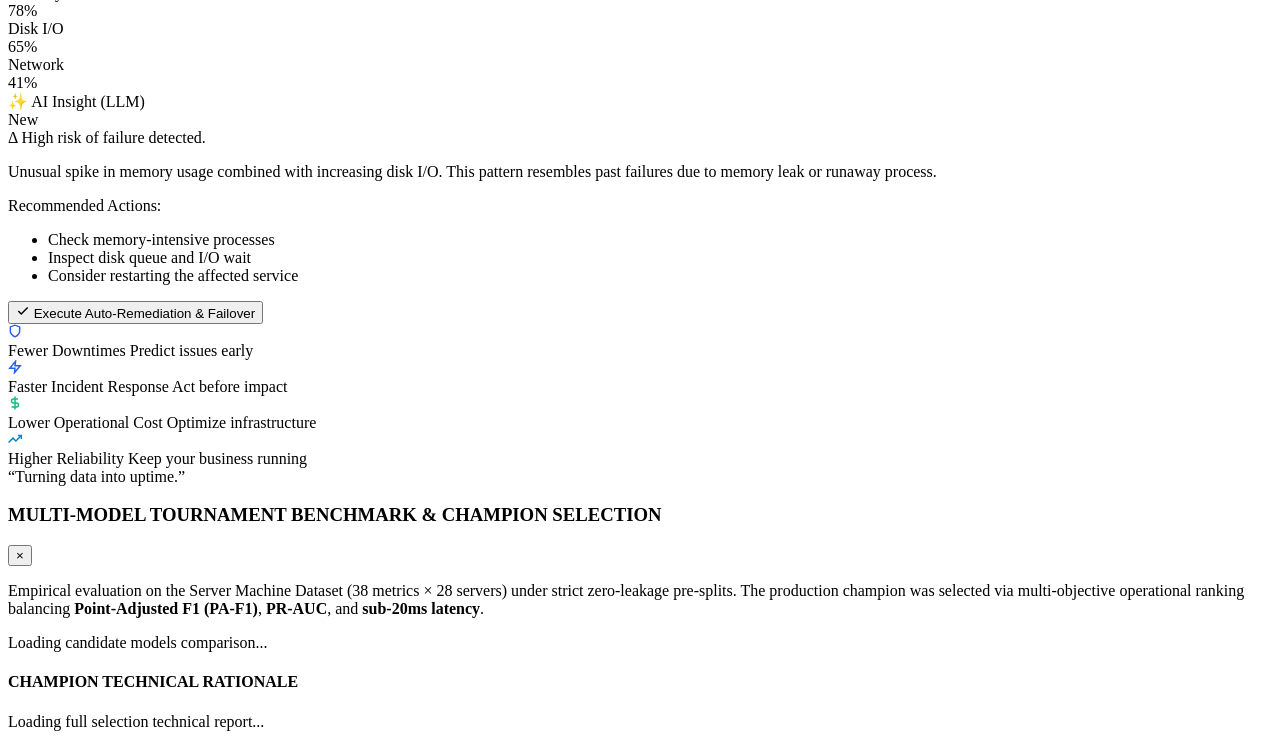
==== commit cfe35f4e: "feat(dashboard): pixel-accurate dashboard replication with single GLB, daylight & dark 3D room twin," ====
--- a/webapp/index.html
+++ b/webapp/index.html
@@ -3,18 +3,18 @@
 <head>
   <meta charset="UTF-8">
   <meta name="viewport" content="width=device-width, initial-scale=1.0">
-  <title>Data Center Health AI | Enterprise AIOps 3D Digital Twin</title>
-  <meta name="description" content="Enterprise AIOps 3D Digital Twin predicting server infrastructure failures with Machine Learning, Groq Llama-3.3-70B RCA, and a live Three.js 3D server room dashboard.">
+  <title>DC Health AI | Real-Time Infrastructure Health</title>
+  <meta name="description" content="DC Health AI - Enterprise AIOps 3D Digital Twin predicting server infrastructure failures with Machine Learning, Groq Llama-3.3-70B RCA, and a live 3D server room digital twin.">
   
-  <!-- Modern Typography -->
+  <!-- Modern Typography (Inter & JetBrains Mono) -->
   <link rel="preconnect" href="https://fonts.googleapis.com">
   <link rel="preconnect" href="https://fonts.gstatic.com" crossorigin>
-  <link href="https://fonts.googleapis.com/css2?family=Inter:wght@400;500;600;700;800&family=JetBrains+Mono:wght@400;500;600;700;800&display=swap" rel="stylesheet">
+  <link href="https://fonts.googleapis.com/css2?family=Inter:wght@400;500;600;700;800;900&family=JetBrains+Mono:wght@400;500;600;700&display=swap" rel="stylesheet">
   
-  <!-- Enterprise Light Theme Stylesheet -->
+  <!-- Main Stylesheet -->
   <link rel="stylesheet" href="/css/style.css">
 
-  <!-- Three.js ES Module Mapping -->
+  <!-- Three.js ES Module Import Map -->
   <script type="importmap">
     {
       "imports": {
@@ -24,252 +24,644 @@
     }
   </script>
 </head>
-<body>
-
-  <!-- Top Enterprise NOC Navbar -->
-  <header class="top-navbar">
-    <div class="brand-section">
-      <div class="brand-logo-hex">
-        <svg width="22" height="22" viewBox="0 0 24 24" fill="none" stroke="#ffffff" stroke-width="2.2">
-          <polygon points="12 2 2 7 12 12 22 7 12 2"></polygon>
-          <polyline points="2 17 12 22 22 17"></polyline>
-          <polyline points="2 12 12 17 22 12"></polyline>
+<body class="light-theme">
+
+  <!-- =========================================================================
+       1. TOP NAVBAR
+       ========================================================================= -->
+  <header class="top-header">
+    <!-- Brand Logo & Motto -->
+    <div class="header-brand">
+      <div class="brand-logo-icon">
+        <svg width="26" height="26" viewBox="0 0 24 24" fill="none" stroke="#2563eb" stroke-width="2.2" stroke-linecap="round" stroke-linejoin="round">
+          <path d="M17.5 19H9a7 7 0 1 1 6.71-9h1.79a4.5 4.5 0 1 1 0 9Z"/>
+          <path d="M8 13h8"/>
+          <path d="M8 16h8"/>
+          <circle cx="10" cy="13" r="0.5" fill="#2563eb"/>
+          <circle cx="10" cy="16" r="0.5" fill="#2563eb"/>
         </svg>
       </div>
-      <div class="brand-titles">
-        <h1 class="brand-title">Data Center Health AI</h1>
-        <span class="brand-sub">HYPERSCALE AIOPS DIGITAL TWIN // NOC COMMAND</span>
-      </div>
+      <div class="brand-text">
+        <span class="brand-title">DC HEALTH AI</span>
+        <span class="brand-tagline">Smart Infrastructure. Zero Surprises.</span>
+      </div>
+    </div>
+
+    <!-- Search Bar -->
+    <div class="header-search">
+      <svg class="search-icon" width="16" height="16" viewBox="0 0 24 24" fill="none" stroke="currentColor" stroke-width="2">
+        <circle cx="11" cy="11" r="8"></circle>
+        <line x1="21" y1="21" x2="16.65" y2="16.65"></line>
+      </svg>
+      <input type="text" id="search-input" placeholder="Search server, rack or metric..." autocomplete="off">
+    </div>
+
+    <!-- Right Controls: Theme Toggle, Notifications, User Profile -->
+    <div class="header-actions">
+      <!-- Theme Switcher (Light / Dark Mode) -->
+      <button class="icon-btn" id="theme-toggle" title="Toggle Light / Dark Mode">
+        <svg class="theme-icon sun" width="18" height="18" viewBox="0 0 24 24" fill="none" stroke="currentColor" stroke-width="2">
+          <circle cx="12" cy="12" r="5"></circle>
+          <line x1="12" y1="1" x2="12" y2="3"></line>
+          <line x1="12" y1="21" x2="12" y2="23"></line>
+          <line x1="4.22" y1="4.22" x2="5.64" y2="5.64"></line>
+          <line x1="18.36" y1="18.36" x2="19.78" y2="19.78"></line>
+          <line x1="1" y1="12" x2="3" y2="12"></line>
+          <line x1="21" y1="12" x2="23" y2="12"></line>
+          <line x1="4.22" y1="19.78" x2="5.64" y2="18.36"></line>
+          <line x1="18.36" y1="5.64" x2="19.78" y2="4.22"></line>
+        </svg>
+        <svg class="theme-icon moon" width="18" height="18" viewBox="0 0 24 24" fill="none" stroke="currentColor" stroke-width="2" style="display:none;">
+          <path d="M21 12.79A9 9 0 1 1 11.21 3 7 7 0 0 0 21 12.79z"></path>
+        </svg>
+      </button>
+
+      <!-- Audio Mute / Unmute Toggle -->
+      <button class="icon-btn" id="sound-toggle" title="Toggle Datacenter Audio Hum & FX">
+        <svg class="sound-icon" width="18" height="18" viewBox="0 0 24 24" fill="none" stroke="currentColor" stroke-width="2">
+          <polygon points="11 5 6 9 2 9 2 15 6 15 11 19 11 5"></polygon>
+          <path d="M15.54 8.46a5 5 0 0 1 0 7.07"></path>
+          <path d="M19.07 4.93a10 10 0 0 1 0 14.14"></path>
+        </svg>
+      </button>
+
+      <!-- Notifications Bell with Red Badge Count -->
+      <button class="icon-btn has-badge" id="notifications-btn" title="View Active Incidents">
+        <svg width="18" height="18" viewBox="0 0 24 24" fill="none" stroke="currentColor" stroke-width="2">
+          <path d="M18 8A6 6 0 0 0 6 8c0 7-3 9-3 9h18s-3-2-3-9"></path>
+          <path d="M13.73 21a2 2 0 0 1-3.46 0"></path>
+        </svg>
+        <span class="notification-badge" id="alert-count-badge">3</span>
+      </button>
+
+      <!-- User Profile Badge -->
+      <div class="user-profile-badge">
+        <div class="profile-avatar">CK</div>
+        <div class="profile-meta">
+          <span class="profile-name">Chaitu Maya</span>
+          <span class="profile-role">AI Ops Engineer</span>
+        </div>
+      </div>
+    </div>
+  </header>
+
+  <!-- =========================================================================
+       2. HERO HEADER & 4 TOP METRIC CARDS
+       ========================================================================= -->
+  <section class="hero-header-section">
+    <div class="hero-titles">
+      <span class="hero-eyebrow">DATA CENTER</span>
+      <h1 class="hero-heading">Real-Time Infrastructure Health</h1>
+      <p class="hero-subheading">Predict &bull; Explain &bull; Visualize &bull; Prevent</p>
+    </div>
+
+    <!-- 4 Key Stat Metric Cards -->
+    <div class="metric-cards-grid">
+      <!-- Card 1: Healthy Servers -->
+      <div class="stat-card stat-healthy">
+        <div class="stat-card-icon icon-emerald">
+          <svg width="22" height="22" viewBox="0 0 24 24" fill="none" stroke="#10b981" stroke-width="2">
+            <ellipse cx="12" cy="5" rx="9" ry="3"></ellipse>
+            <path d="M21 12c0 1.66-4 3-9 3s-9-1.34-9-3"></path>
+            <path d="M3 5v14c0 1.66 4 3 9 3s9-1.34 9-3V5"></path>
+          </svg>
+        </div>
+        <div class="stat-card-content">
+          <div class="stat-card-val" id="card-healthy-count">24</div>
+          <div class="stat-card-label">Healthy Servers</div>
+          <div class="stat-card-trend trend-green">&uarr; +2</div>
+        </div>
+      </div>
+
+      <!-- Card 2: At Risk -->
+      <div class="stat-card stat-warning">
+        <div class="stat-card-icon icon-amber">
+          <svg width="22" height="22" viewBox="0 0 24 24" fill="none" stroke="#f59e0b" stroke-width="2">
+            <path d="m21.73 18-8-14a2 2 0 0 0-3.48 0l-8 14A2 2 0 0 0 4 21h16a2 2 0 0 0 1.73-3Z"></path>
+            <line x1="12" y1="9" x2="12" y2="13"></line>
+            <line x1="12" y1="17" x2="12.01" y2="17"></line>
+          </svg>
+        </div>
+        <div class="stat-card-content">
+          <div class="stat-card-val" id="card-warning-count">3</div>
+          <div class="stat-card-label">At Risk</div>
+          <div class="stat-card-trend trend-orange">&uarr; +1</div>
+        </div>
+      </div>
+
+      <!-- Card 3: Critical -->
+      <div class="stat-card stat-critical">
+        <div class="stat-card-icon icon-rose">
+          <svg width="22" height="22" viewBox="0 0 24 24" fill="none" stroke="#ef4444" stroke-width="2">
+            <polygon points="7.86 2 16.14 2 22 7.86 22 16.14 16.14 22 7.86 22 2 16.14 2 7.86 7.86 2"></polygon>
+            <line x1="12" y1="8" x2="12" y2="12"></line>
+            <line x1="12" y1="16" x2="12.01" y2="16"></line>
+          </svg>
+        </div>
+        <div class="stat-card-content">
+          <div class="stat-card-val" id="card-critical-count">1</div>
+          <div class="stat-card-label">Critical</div>
+          <div class="stat-card-trend trend-red">&mdash; 0</div>
+        </div>
+      </div>
+
+      <!-- Card 4: Total Servers -->
+      <div class="stat-card stat-total">
+        <div class="stat-card-icon icon-blue">
+          <svg width="22" height="22" viewBox="0 0 24 24" fill="none" stroke="#0284c7" stroke-width="2">
+            <rect x="2" y="2" width="20" height="8" rx="2" ry="2"></rect>
+            <rect x="2" y="14" width="20" height="8" rx="2" ry="2"></rect>
+            <line x1="6" y1="6" x2="6.01" y2="6"></line>
+            <line x1="6" y1="18" x2="6.01" y2="18"></line>
+          </svg>
+        </div>
+        <div class="stat-card-content">
+          <div class="stat-card-val" id="card-total-count">28</div>
+          <div class="stat-card-label">Total Servers</div>
+          <div class="stat-card-sub" id="card-metrics-count">38 Metrics / Server</div>
+        </div>
+      </div>
+    </div>
+  </section>
+
+  <!-- =========================================================================
+       3. MAIN BODY (LEFT SIDEBAR + CENTER 3D & CHARTS + RIGHT INSPECTOR)
+       ========================================================================= -->
+  <main class="dashboard-main-grid">
+
+    <!-- ----------------- LEFT SIDEBAR ----------------- -->
+    <aside class="sidebar-nav-card">
+      <nav class="nav-menu">
+        <button class="nav-item active" data-tab="overview">
+          <svg width="18" height="18" viewBox="0 0 24 24" fill="none" stroke="currentColor" stroke-width="2">
+            <rect x="3" y="3" width="7" height="7"></rect>
+            <rect x="14" y="3" width="7" height="7"></rect>
+            <rect x="14" y="14" width="7" height="7"></rect>
+            <rect x="3" y="14" width="7" height="7"></rect>
+          </svg>
+          <span>Overview</span>
+        </button>
+
+        <button class="nav-item" data-tab="servers">
+          <svg width="18" height="18" viewBox="0 0 24 24" fill="none" stroke="currentColor" stroke-width="2">
+            <rect x="2" y="2" width="20" height="8" rx="2" ry="2"></rect>
+            <rect x="2" y="14" width="20" height="8" rx="2" ry="2"></rect>
+            <line x1="6" y1="6" x2="6.01" y2="6"></line>
+            <line x1="6" y1="18" x2="6.01" y2="18"></line>
+          </svg>
+          <span>Servers</span>
+        </button>
+
+        <button class="nav-item" data-tab="analytics">
+          <svg width="18" height="18" viewBox="0 0 24 24" fill="none" stroke="currentColor" stroke-width="2">
+            <polyline points="22 12 18 12 15 21 9 3 6 12 2 12"></polyline>
+          </svg>
+          <span>Analytics</span>
+        </button>
+
+        <button class="nav-item" data-tab="alerts">
+          <svg width="18" height="18" viewBox="0 0 24 24" fill="none" stroke="currentColor" stroke-width="2">
+            <path d="M18 8A6 6 0 0 0 6 8c0 7-3 9-3 9h18s-3-2-3-9"></path>
+            <path d="M13.73 21a2 2 0 0 1-3.46 0"></path>
+          </svg>
+          <span>Alerts</span>
+          <span class="nav-badge-pill">3</span>
+        </button>
+
+        <button class="nav-item" data-tab="logs">
+          <svg width="18" height="18" viewBox="0 0 24 24" fill="none" stroke="currentColor" stroke-width="2">
+            <path d="M14 2H6a2 2 0 0 0-2 2v16a2 2 0 0 0 2 2h12a2 2 0 0 0 2-2V8z"></path>
+            <polyline points="14 2 14 8 20 8"></polyline>
+            <line x1="16" y1="13" x2="8" y2="13"></line>
+            <line x1="16" y1="17" x2="8" y2="17"></line>
+            <polyline points="10 9 9 9 8 9"></polyline>
+          </svg>
+          <span>Logs</span>
+        </button>
+
+        <button class="nav-item" data-tab="ai-assistant">
+          <svg width="18" height="18" viewBox="0 0 24 24" fill="none" stroke="currentColor" stroke-width="2">
+            <path d="M12 2a10 10 0 1 0 10 10H12V2z"></path>
+            <path d="M12 2a10 10 0 0 1 10 10h-10V2z"></path>
+            <path d="M12 12 2.1 12a10.1 10.1 0 0 0 9.9 10z"></path>
+          </svg>
+          <span>AI Assistant</span>
+        </button>
+
+        <button class="nav-item" data-tab="reports">
+          <svg width="18" height="18" viewBox="0 0 24 24" fill="none" stroke="currentColor" stroke-width="2">
+            <path d="M14 2H6a2 2 0 0 0-2 2v16a2 2 0 0 0 2 2h12a2 2 0 0 0 2-2V8z"></path>
+            <polyline points="14 2 14 8 20 8"></polyline>
+            <line x1="12" y1="18" x2="12" y2="12"></line>
+            <line x1="9" y1="15" x2="15" y2="15"></line>
+          </svg>
+          <span>Reports</span>
+        </button>
+
+        <button class="nav-item" data-tab="settings">
+          <svg width="18" height="18" viewBox="0 0 24 24" fill="none" stroke="currentColor" stroke-width="2">
+            <circle cx="12" cy="12" r="3"></circle>
+            <path d="M19.4 15a1.65 1.65 0 0 0 .33 1.82l.06.06a2 2 0 0 1 0 2.83 2 2 0 0 1-2.83 0l-.06-.06a1.65 1.65 0 0 0-1.82-.33 1.65 1.65 0 0 0-1 1.51V21a2 2 0 0 1-2 2 2 2 0 0 1-2-2v-.09A1.65 1.65 0 0 0 9 19.4a1.65 1.65 0 0 0-1.82.33l-.06.06a2 2 0 0 1-2.83 0 2 2 0 0 1 0-2.83l.06-.06a1.65 1.65 0 0 0 .33-1.82 1.65 1.65 0 0 0-1.51-1H3a2 2 0 0 1-2-2 2 2 0 0 1 2-2h.09A1.65 1.65 0 0 0 4.6 9a1.65 1.65 0 0 0-.33-1.82l-.06-.06a2 2 0 0 1 0-2.83 2 2 0 0 1 2.83 0l.06.06a1.65 1.65 0 0 0 1.82.33H9a1.65 1.65 0 0 0 1-1.51V3a2 2 0 0 1 2-2 2 2 0 0 1 2 2v.09a1.65 1.65 0 0 0 1 1.51 1.65 1.65 0 0 0 1.82-.33l.06-.06a2 2 0 0 1 2.83 0 2 2 0 0 1 0 2.83l-.06.06a1.65 1.65 0 0 0-.33 1.82V9a1.65 1.65 0 0 0 1.51 1H21a2 2 0 0 1 2 2 2 2 0 0 1-2 2h-.09a1.65 1.65 0 0 0-1.51 1z"></path>
+          </svg>
+          <span>Settings</span>
+        </button>
+      </nav>
+
+      <!-- Bottom Status Widget -->
+      <div class="sidebar-footer-widget">
+        <div class="system-status-box">
+          <div class="status-indicator-dot"></div>
+          <div class="status-texts">
+            <span class="status-title">System Live</span>
+            <span class="status-sub">All systems operational</span>
+          </div>
+        </div>
+        <div class="live-clock-box">
+          <svg width="13" height="13" viewBox="0 0 24 24" fill="none" stroke="currentColor" stroke-width="2">
+            <rect x="3" y="4" width="18" height="18" rx="2" ry="2"></rect>
+            <line x1="16" y1="2" x2="16" y2="6"></line>
+            <line x1="8" y1="2" x2="8" y2="6"></line>
+            <line x1="3" y1="10" x2="21" y2="10"></line>
+          </svg>
+          <span id="system-date-time">Sep 06, 2026 &bull; 10:24 AM</span>
+        </div>
+      </div>
+    </aside>
+
+    <!-- ----------------- CENTER COLUMN (3D DIGITAL TWIN + 3 ANALYTICS CARDS) ----------------- -->
+    <div class="center-content-col">
       
-      <!-- Facility Switcher Dropdown Pill -->
-      <div class="facility-selector-wrapper">
-        <span class="facility-label">Facility:</span>
-        <select class="facility-select" id="facility-select">
-          <option value="dc-1">DC-1: Alpha Compute Hall (Primary)</option>
-          <option value="dc-2">DC-2: Beta Storage Hall (Redundant)</option>
-        </select>
-      </div>
-    </div>
-
-    <!-- Live Cluster KPIs -->
-    <div class="cluster-kpis">
-      <div class="kpi-chip">
-        <span class="kpi-dot healthy"></span>
-        <span>Healthy: <strong id="kpi-healthy">8</strong></span>
-      </div>
-      <div class="kpi-chip">
-        <span class="kpi-dot warning"></span>
-        <span>Warning: <strong id="kpi-warning">0</strong></span>
-      </div>
-      <div class="kpi-chip">
-        <span class="kpi-dot critical"></span>
-        <span>Critical: <strong id="kpi-critical">0</strong></span>
-      </div>
-      <div class="kpi-chip">
-        <span>PUE: <strong id="kpi-pue" style="color: var(--color-sky);">1.18</strong></span>
-      </div>
-      <div class="kpi-chip">
-        <span>Cluster Risk: <strong id="kpi-mean-risk" style="color: var(--color-emerald);">14.2%</strong></span>
-      </div>
-    </div>
-
-    <!-- Actions & Benchmark Trigger -->
-    <div class="nav-actions">
-      <button class="btn-light-action" id="btn-benchmark-report">
-        <svg width="15" height="15" viewBox="0 0 24 24" fill="none" stroke="currentColor" stroke-width="2">
-          <line x1="18" y1="20" x2="18" y2="10"></line>
-          <line x1="12" y1="20" x2="12" y2="4"></line>
-          <line x1="6" y1="20" x2="6" y2="14"></line>
-        </svg>
-        Model Tournament Matrix
-      </button>
-      <div class="kpi-chip" style="font-family: var(--font-mono); font-size: 0.74rem;">
-        <span id="live-clock">UTC 00:00:00</span>
-      </div>
-    </div>
-  </header>
-
-  <!-- 3D WebGL Canvas Viewport -->
-  <div id="canvas-container"></div>
-
-  <!-- Left NOC Control Dock -->
-  <aside class="noc-sidebar">
-    <!-- View Mode Switcher -->
-    <div>
-      <div class="sidebar-section-title">
-        <span>Rendering Mode</span>
-        <span style="font-size: 0.65rem; color: var(--text-muted);">SHADERS</span>
-      </div>
-      <div class="view-mode-toggle">
-        <button class="toggle-btn active" id="btn-mode-pbr">Hardware PBR</button>
-        <button class="toggle-btn" id="btn-mode-thermal">Thermal FLIR</button>
-      </div>
-    </div>
-
-    <!-- Camera Presets -->
-    <div>
-      <div class="sidebar-section-title">
-        <span>Camera Perspectives</span>
-        <span style="font-size: 0.65rem; color: var(--text-muted);">STUDIO</span>
-      </div>
-      <div class="camera-grid">
-        <button class="cam-btn active" data-cam="isometric">🎥 Isometric</button>
-        <button class="cam-btn" data-cam="aisle1">🚶 Aisle 1 Cold</button>
-        <button class="cam-btn" data-cam="aisle2">🚶 Aisle 2 Cold</button>
-        <button class="cam-btn" data-cam="topdown">📐 Top Heatmap</button>
-        <button class="cam-btn" data-cam="orbit" style="grid-column: span 2;">🛸 Drone Orbit Flythrough</button>
-      </div>
-    </div>
-
-    <!-- Failure Simulator (Demonstrating AIOps self-healing) -->
-    <div>
-      <div class="sidebar-section-title">
-        <span>Live Failure Injection</span>
-        <span style="font-size: 0.65rem; color: var(--color-amber);">SIMULATION</span>
-      </div>
-      <div class="sim-controls">
-        <button class="btn-sim btn-sim-mem" id="btn-sim-mem">
-          <span>⚡ Inject Memory Leak</span>
-          <span style="font-size: 0.68rem; font-family: var(--font-mono);">RACK-03</span>
-        </button>
-        <button class="btn-sim btn-sim-disk" id="btn-sim-disk">
-          <span>🚨 Inject NVMe Disk Stall</span>
-          <span style="font-size: 0.68rem; font-family: var(--font-mono);">RACK-01</span>
-        </button>
-        <button class="btn-sim btn-sim-heal" id="btn-sim-heal">
-          <span>✅ Auto-Heal & Remediate</span>
-          <span style="font-size: 0.68rem; font-family: var(--font-mono);">ALL NODES</span>
-        </button>
-      </div>
-    </div>
-
-    <!-- Racks Quick-Jump List -->
-    <div>
-      <div class="sidebar-section-title">
-        <span>Monitored Racks (42U)</span>
-        <span style="font-size: 0.65rem; color: var(--color-emerald);" id="champion-indicator">CHAMPION: IF</span>
-      </div>
-      <div class="rack-list" id="sidebar-rack-list">
-        <!-- Filled dynamically by JavaScript -->
-      </div>
-    </div>
-  </aside>
-
-  <!-- Right Telemetry & Groq RCA Inspector Drawer -->
-  <aside class="inspector-drawer" id="inspector-drawer" style="transform: translateX(460px); opacity: 0;">
-    <div class="drawer-header">
-      <div>
-        <h2 class="drawer-rack-title" id="drawer-rack-id">RACK-01</h2>
-        <span class="drawer-rack-sub" id="drawer-rack-name">Compute Cluster Alpha (42U)</span>
-      </div>
-      <button class="close-btn" id="drawer-close-btn">&times;</button>
-    </div>
-
-    <!-- Radial Risk Meter -->
-    <div class="radial-meter-box">
-      <div class="radial-ring" id="drawer-risk-ring">
-        <span class="radial-val" id="drawer-risk-val">18</span>
-        <span class="radial-label" id="drawer-severity">NORMAL</span>
-      </div>
-      <div class="rack-quick-specs">
-        <div><span>NODE:</span> <strong id="drawer-node-id" style="color: var(--color-primary);">machine-1-1</strong></div>
-        <div><span>AISLE:</span> <strong>Aisle 1 (Cold)</strong></div>
-        <div><span>POWER:</span> <strong id="drawer-power">3.8 kW</strong></div>
-        <div><span>FAN:</span> <strong id="drawer-fan">6200 RPM</strong></div>
-      </div>
-    </div>
-
-    <!-- 4 Telemetry Metrics Grid -->
-    <div class="telemetry-grid">
-      <div class="telemetry-box">
-        <div class="telemetry-box-title">CPU LOAD</div>
-        <div class="telemetry-box-val" id="drawer-cpu">34.2%</div>
-      </div>
-      <div class="telemetry-box">
-        <div class="telemetry-box-title">MEMORY USED</div>
-        <div class="telemetry-box-val" id="drawer-mem">52.8%</div>
-      </div>
-      <div class="telemetry-box">
-        <div class="telemetry-box-title">DISK I/O</div>
-        <div class="telemetry-box-val" id="drawer-disk">84 IOPS</div>
-      </div>
-      <div class="telemetry-box">
-        <div class="telemetry-box-title">CHASSIS TEMP</div>
-        <div class="telemetry-box-val" id="drawer-temp">32.4°C</div>
-      </div>
-    </div>
-
-    <!-- Real-time Sparkline Graph -->
-    <div class="sparkline-container">
-      <div class="sparkline-title">
-        <span>REAL-TIME RISK & LOAD TIMELINE (30s)</span>
-        <span id="sparkline-live-val" style="color: var(--color-primary);">18%</span>
-      </div>
-      <canvas id="sparkline-canvas" width="370" height="64"></canvas>
-    </div>
-
-    <!-- Groq Llama-3.3-70B RCA Diagnosis Card -->
-    <div class="groq-rca-card" id="drawer-rca-box" style="display: none;">
-      <div class="rca-header-badge">
-        <span class="rca-tag">⚡ Groq Llama-3.3-70B Incident Triage</span>
-        <span style="font-size: 0.65rem; color: var(--color-rose); font-family: var(--font-mono); font-weight: 700;" id="rca-urgency">IMMEDIATE</span>
-      </div>
-      <div class="rca-culprit" id="drawer-rca-culprit">Evaluating failure precursor...</div>
-      <p class="rca-desc" id="drawer-rca-desc">Awaiting telemetry diagnostics.</p>
-      <div class="rca-action-box" id="drawer-rca-action">Action: Normal operations.</div>
-      <button class="btn-auto-remediate" id="btn-remediate-now">
-        <svg width="14" height="14" viewBox="0 0 24 24" fill="none" stroke="currentColor" stroke-width="2.5">
-          <polyline points="20 6 9 17 4 12"></polyline>
-        </svg>
-        Execute Auto-Remediation & Failover
-      </button>
-    </div>
-  </aside>
-
-  <!-- Bottom Telemetry HUD Ticker -->
-  <div class="bottom-ticker">
-    <div style="display: flex; gap: 18px; align-items: center;">
-      <span style="color: var(--color-primary); font-weight: 700;">LIVE SENSORS:</span>
-      <span>TCP Retrans: <strong id="ticker-tcp">0.02/s</strong></span>
-      <span>Page Faults: <strong id="ticker-faults">12.4/s</strong></span>
-      <span>Disk Queue: <strong id="ticker-queue">0.14</strong></span>
-      <span>Total Draw: <strong id="ticker-draw">36.2 kW</strong></span>
-    </div>
-    <div>
-      <span style="color: var(--text-muted);">MODEL:</span>
-      <span style="color: var(--color-emerald); font-weight: 700;" id="ticker-champion">ISOLATION FOREST (0.018ms)</span>
-    </div>
-  </div>
-
-  <!-- Benchmark & Model Selection Technical Report Modal -->
+      <!-- 3D Digital Twin Card -->
+      <div class="viewport-3d-card" id="viewport-3d-card">
+        <!-- Card Top Overlays -->
+        <div class="viewport-top-controls">
+          <!-- Camera Perspectives Pills -->
+          <div class="camera-pill-group">
+            <button class="cam-pill-btn active" data-cam="overview">Overview</button>
+            <button class="cam-pill-btn" data-cam="left">Left</button>
+            <button class="cam-pill-btn" data-cam="right">Right</button>
+            <button class="cam-pill-btn" data-cam="top">Top</button>
+          </div>
+
+          <!-- Live Badge & Fullscreen Expand -->
+          <div class="viewport-meta-badges">
+            <span class="badge-live-pulse">
+              <span class="live-dot"></span> Live
+            </span>
+            <button class="icon-pill-btn" id="btn-fullscreen" title="Toggle Fullscreen">
+              <svg width="15" height="15" viewBox="0 0 24 24" fill="none" stroke="currentColor" stroke-width="2">
+                <path d="M8 3H5a2 2 0 0 0-2 2v3m18 0V5a2 2 0 0 0-2-2h-3m0 18h3a2 2 0 0 0 2-2v-3M3 16v3a2 2 0 0 0 2 2h3"></path>
+              </svg>
+            </button>
+          </div>
+        </div>
+
+        <!-- Three.js Canvas Container -->
+        <div class="canvas-3d-wrapper" id="canvas-container"></div>
+
+        <!-- Floating Controls Guide Pill -->
+        <div class="viewport-bottom-pill">
+          <span>🖱️ Rotate</span>
+          <span class="pill-divider">&bull;</span>
+          <span>🔍 Zoom</span>
+          <span class="pill-divider">&bull;</span>
+          <span>✋ Pan</span>
+          <span class="pill-divider">&bull;</span>
+          <span class="pill-hint">Click a rack to view details</span>
+        </div>
+      </div>
+
+      <!-- Bottom 3 Analytics Cards Grid -->
+      <div class="bottom-analytics-grid">
+        
+        <!-- Card 1: Server Health Distribution (Donut Chart) -->
+        <div class="analytics-card">
+          <div class="analytics-card-header">
+            <div class="header-icon-title">
+              <svg width="15" height="15" viewBox="0 0 24 24" fill="none" stroke="currentColor" stroke-width="2">
+                <path d="M21.21 15.89A10 10 0 1 1 8 2.83"></path>
+                <path d="M22 12A10 10 0 0 0 12 2v10z"></path>
+              </svg>
+              <span>Server Health Distribution</span>
+            </div>
+          </div>
+          <div class="donut-chart-wrapper">
+            <div class="donut-canvas-container">
+              <canvas id="donut-canvas" width="130" height="130"></canvas>
+              <div class="donut-center-text">
+                <span class="donut-number" id="donut-total">28</span>
+                <span class="donut-label">Servers</span>
+              </div>
+            </div>
+            <div class="donut-legend">
+              <div class="legend-row">
+                <span class="legend-dot dot-green"></span>
+                <span class="legend-name">Healthy</span>
+                <strong class="legend-val">24 (86%)</strong>
+              </div>
+              <div class="legend-row">
+                <span class="legend-dot dot-orange"></span>
+                <span class="legend-name">At Risk</span>
+                <strong class="legend-val">3 (11%)</strong>
+              </div>
+              <div class="legend-row">
+                <span class="legend-dot dot-red"></span>
+                <span class="legend-name">Critical</span>
+                <strong class="legend-val">1 (3%)</strong>
+              </div>
+            </div>
+          </div>
+        </div>
+
+        <!-- Card 2: Risk Trend (Last 24 Hours) -->
+        <div class="analytics-card">
+          <div class="analytics-card-header">
+            <div class="header-icon-title">
+              <svg width="15" height="15" viewBox="0 0 24 24" fill="none" stroke="currentColor" stroke-width="2">
+                <polyline points="23 6 13.5 15.5 8.5 10.5 1 18"></polyline>
+                <polyline points="17 6 23 6 23 12"></polyline>
+              </svg>
+              <span>Risk Trend (Last 24 Hours)</span>
+            </div>
+            <div class="badge-risk-peak" id="trend-peak-badge">
+              <span>Risk: <strong>87%</strong></span>
+              <span class="peak-time">20:40</span>
+            </div>
+          </div>
+          <div class="risk-trend-canvas-box">
+            <canvas id="risk-trend-canvas" width="340" height="110"></canvas>
+            <div class="trend-x-axis">
+              <span>00:00</span>
+              <span>06:00</span>
+              <span>12:00</span>
+              <span>18:00</span>
+              <span>24:00</span>
+            </div>
+          </div>
+        </div>
+
+        <!-- Card 3: Model Outputs -->
+        <div class="analytics-card">
+          <div class="analytics-card-header">
+            <div class="header-icon-title">
+              <svg width="15" height="15" viewBox="0 0 24 24" fill="none" stroke="currentColor" stroke-width="2">
+                <circle cx="12" cy="12" r="10"></circle>
+                <line x1="2" y1="12" x2="22" y2="12"></line>
+                <path d="M12 2a15.3 15.3 0 0 1 4 10 15.3 15.3 0 0 1-4 10 15.3 15.3 0 0 1-4-10 15.3 15.3 0 0 1 4-10z"></path>
+              </svg>
+              <span>Model Outputs</span>
+            </div>
+            <button class="btn-text-action" id="btn-open-tournament">Benchmark</button>
+          </div>
+          <div class="models-meter-list">
+            <!-- Row 1: Isolation Forest -->
+            <div class="model-row">
+              <div class="model-meta">
+                <svg width="14" height="14" viewBox="0 0 24 24" fill="none" stroke="currentColor" stroke-width="2"><path d="M12 2v20M17 5H9.5a3.5 3.5 0 0 0 0 7h5a3.5 3.5 0 0 1 0 7H6"/></svg>
+                <span>Isolation Forest</span>
+              </div>
+              <div class="model-bar-wrap">
+                <div class="model-bar-fill bar-coral" style="width: 72%;"></div>
+              </div>
+              <span class="model-score-val" id="model-score-if">0.72</span>
+            </div>
+
+            <!-- Row 2: LSTM Autoencoder -->
+            <div class="model-row">
+              <div class="model-meta">
+                <svg width="14" height="14" viewBox="0 0 24 24" fill="none" stroke="currentColor" stroke-width="2"><polygon points="12 2 2 7 12 12 22 7 12 2"></polygon><polyline points="2 17 12 22 22 17"></polyline><polyline points="2 12 12 17 22 12"></polyline></svg>
+                <span>LSTM Autoencoder</span>
+              </div>
+              <div class="model-bar-wrap">
+                <div class="model-bar-fill bar-coral" style="width: 81%;"></div>
+              </div>
+              <span class="model-score-val" id="model-score-rc">0.81</span>
+            </div>
+
+            <!-- Row 3: LLM Confidence -->
+            <div class="model-row">
+              <div class="model-meta">
+                <svg width="14" height="14" viewBox="0 0 24 24" fill="none" stroke="#10b981" stroke-width="2"><path d="M12 2a10 10 0 1 0 10 10H12V2z"></path></svg>
+                <span>LLM Confidence</span>
+              </div>
+              <div class="model-bar-wrap">
+                <div class="model-bar-fill bar-mint" style="width: 94%;"></div>
+              </div>
+              <span class="model-score-val" id="model-score-llm">0.94</span>
+            </div>
+          </div>
+        </div>
+
+      </div>
+    </div>
+
+    <!-- ----------------- RIGHT COLUMN (SELECTED SERVER INSPECTOR CARD) ----------------- -->
+    <aside class="selected-server-card" id="selected-server-card">
+      <!-- Header: Selected Server Title & Status Badge -->
+      <div class="inspector-card-header">
+        <div class="selected-badge-title">
+          <svg width="18" height="18" viewBox="0 0 24 24" fill="none" stroke="currentColor" stroke-width="2">
+            <rect x="2" y="2" width="20" height="8" rx="2" ry="2"></rect>
+            <rect x="2" y="14" width="20" height="8" rx="2" ry="2"></rect>
+            <line x1="6" y1="6" x2="6.01" y2="6"></line>
+            <line x1="6" y1="18" x2="6.01" y2="18"></line>
+          </svg>
+          <div>
+            <span class="inspector-eyebrow">Selected Server</span>
+            <h2 class="inspector-server-id" id="ins-server-id">DC-07</h2>
+          </div>
+        </div>
+        <div class="badge-status-pill badge-critical" id="ins-status-badge">
+          <span>&Delta;</span> Critical
+        </div>
+      </div>
+
+      <!-- Health Score Radial Meter -->
+      <div class="health-score-container">
+        <div class="health-ring-wrap">
+          <canvas id="health-ring-canvas" width="80" height="80"></canvas>
+          <div class="health-ring-center">
+            <span class="health-ring-num" id="ins-health-score">13</span>
+            <span class="health-ring-denom">/ 100</span>
+          </div>
+        </div>
+        <div class="health-score-details">
+          <div class="score-row">
+            <span class="score-label">Uptime:</span>
+            <strong class="score-val" id="ins-uptime">12 days 4 hrs</strong>
+          </div>
+          <div class="score-row">
+            <span class="score-label">Model Risk Score:</span>
+            <strong class="score-val text-red" id="ins-risk-score">87%</strong>
+          </div>
+          <div class="score-row">
+            <span class="score-label">Predicted Failure:</span>
+            <strong class="score-val text-red" id="ins-failure-time">~ 17 minutes</strong>
+          </div>
+        </div>
+      </div>
+
+      <!-- Resource Usage Progress Bars -->
+      <div class="resource-usage-section">
+        <div class="section-title-sm">
+          <svg width="14" height="14" viewBox="0 0 24 24" fill="none" stroke="currentColor" stroke-width="2"><rect x="4" y="4" width="16" height="16" rx="2" ry="2"></rect><rect x="9" y="9" width="6" height="6"></rect><line x1="9" y1="1" x2="9" y2="4"></line><line x1="15" y1="1" x2="15" y2="4"></line><line x1="9" y1="20" x2="9" y2="23"></line><line x1="15" y1="20" x2="15" y2="23"></line></svg>
+          <span>Resource Usage</span>
+        </div>
+
+        <div class="resource-bars-list">
+          <!-- CPU -->
+          <div class="resource-bar-row">
+            <span class="res-label">CPU</span>
+            <div class="res-track">
+              <div class="res-bar bar-danger" id="bar-cpu" style="width: 92%;"></div>
+            </div>
+            <span class="res-percent" id="val-cpu">92%</span>
+          </div>
+
+          <!-- Memory -->
+          <div class="resource-bar-row">
+            <span class="res-label">Memory</span>
+            <div class="res-track">
+              <div class="res-bar bar-warning" id="bar-mem" style="width: 78%;"></div>
+            </div>
+            <span class="res-percent" id="val-mem">78%</span>
+          </div>
+
+          <!-- Disk I/O -->
+          <div class="resource-bar-row">
+            <span class="res-label">Disk I/O</span>
+            <div class="res-track">
+              <div class="res-bar bar-warning" id="bar-disk" style="width: 65%;"></div>
+            </div>
+            <span class="res-percent" id="val-disk">65%</span>
+          </div>
+
+          <!-- Network -->
+          <div class="resource-bar-row">
+            <span class="res-label">Network</span>
+            <div class="res-track">
+              <div class="res-bar bar-info" id="bar-net" style="width: 41%;"></div>
+            </div>
+            <span class="res-percent" id="val-net">41%</span>
+          </div>
+        </div>
+      </div>
+
+      <!-- AI Insight (LLM / Groq) Card -->
+      <div class="ai-insight-card">
+        <div class="ai-insight-header">
+          <div class="ai-title-wrap">
+            <span class="sparkle-icon">&#10024;</span>
+            <span>AI Insight (LLM)</span>
+          </div>
+          <span class="badge-purple-new">New</span>
+        </div>
+
+        <!-- Alert Callout -->
+        <div class="ai-alert-banner" id="ai-alert-banner">
+          <span class="alert-icon">&Delta;</span>
+          <span class="alert-text" id="ai-alert-heading">High risk of failure detected.</span>
+        </div>
+
+        <!-- Description -->
+        <p class="ai-insight-desc" id="ai-alert-desc">
+          Unusual spike in memory usage combined with increasing disk I/O. This pattern resembles past failures due to memory leak or runaway process.
+        </p>
+
+        <!-- Recommended Actions List -->
+        <div class="recommended-actions-box">
+          <span class="recom-title">Recommended Actions:</span>
+          <ul class="recom-list" id="ai-recom-list">
+            <li>Check memory-intensive processes</li>
+            <li>Inspect disk queue and I/O wait</li>
+            <li>Consider restarting the affected service</li>
+          </ul>
+        </div>
+
+        <!-- Remediation Failover Action Button -->
+        <button class="btn-execute-remediate" id="btn-remediate">
+          <svg width="14" height="14" viewBox="0 0 24 24" fill="none" stroke="currentColor" stroke-width="2.5">
+            <polyline points="20 6 9 17 4 12"></polyline>
+          </svg>
+          Execute Auto-Remediation & Failover
+        </button>
+      </div>
+
+    </aside>
+  </main>
+
+  <!-- =========================================================================
+       4. BOTTOM ENTERPRISE BENEFIT BANNER
+       ========================================================================= -->
+  <footer class="bottom-benefits-footer">
+    <div class="benefits-pills">
+      <div class="benefit-pill">
+        <div class="pill-icon"><svg width="14" height="14" viewBox="0 0 24 24" fill="none" stroke="#2563eb" stroke-width="2.5"><path d="M12 22s8-4 8-10V5l-8-3-8 3v7c0 6 8 10 8 10z"></path></svg></div>
+        <div class="pill-texts">
+          <span class="pill-bold">Fewer Downtimes</span>
+          <span class="pill-light">Predict issues early</span>
+        </div>
+      </div>
+
+      <div class="benefit-pill">
+        <div class="pill-icon"><svg width="14" height="14" viewBox="0 0 24 24" fill="none" stroke="#2563eb" stroke-width="2.5"><polygon points="13 2 3 14 12 14 11 22 21 10 12 10 13 2"></polygon></svg></div>
+        <div class="pill-texts">
+          <span class="pill-bold">Faster Incident Response</span>
+          <span class="pill-light">Act before impact</span>
+        </div>
+      </div>
+
+      <div class="benefit-pill">
+        <div class="pill-icon"><svg width="14" height="14" viewBox="0 0 24 24" fill="none" stroke="#10b981" stroke-width="2.5"><line x1="12" y1="1" x2="12" y2="23"></line><path d="M17 5H9.5a3.5 3.5 0 0 0 0 7h5a3.5 3.5 0 0 1 0 7H6"></path></svg></div>
+        <div class="pill-texts">
+          <span class="pill-bold">Lower Operational Cost</span>
+          <span class="pill-light">Optimize infrastructure</span>
+        </div>
+      </div>
+
+      <div class="benefit-pill">
+        <div class="pill-icon"><svg width="14" height="14" viewBox="0 0 24 24" fill="none" stroke="#0284c7" stroke-width="2.5"><polyline points="23 6 13.5 15.5 8.5 10.5 1 18"></polyline><polyline points="17 6 23 6 23 12"></polyline></svg></div>
+        <div class="pill-texts">
+          <span class="pill-bold">Higher Reliability</span>
+          <span class="pill-light">Keep your business running</span>
+        </div>
+      </div>
+    </div>
+
+    <!-- Executive Quote -->
+    <div class="executive-quote">
+      &ldquo;Turning data into uptime.&rdquo;
+    </div>
+  </footer>
+
+  <!-- =========================================================================
+       5. MODEL TOURNAMENT MATRIX MODAL
+       ========================================================================= -->
   <div class="modal-overlay" id="benchmark-modal">
     <div class="modal-card">
       <div class="modal-header">
-        <div style="display: flex; align-items: center; gap: 10px;">
-          <div style="width: 10px; height: 10px; border-radius: 50%; background: var(--color-emerald);"></div>
-          <h3 style="font-size: 1.15rem; font-weight: 800; font-family: var(--font-sans); color: var(--text-main);">MULTI-MODEL TOURNAMENT BENCHMARK & CHAMPION SELECTION</h3>
-        </div>
-        <button class="close-btn" id="modal-close-btn">&times;</button>
+        <div class="modal-header-title">
+          <div class="status-dot-green"></div>
+          <h3>MULTI-MODEL TOURNAMENT BENCHMARK & CHAMPION SELECTION</h3>
+        </div>
+        <button class="modal-close-btn" id="modal-close-btn">&times;</button>
       </div>
       <div class="modal-body">
-        <p style="color: var(--text-sub); margin-bottom: 14px; line-height: 1.5;">
-          Empirical evaluation on the Server Machine Dataset (38 metrics &times; 28 servers) under strict zero-leakage splits (Train: 24,149, Val: 4,212, Test: 28,420).
-          The production champion was selected via multi-objective operational ranking balancing <strong>Point-Adjusted F1 (PA-F1)</strong>, <strong>PR-AUC</strong>, and <strong>sub-20ms latency</strong>.
+        <p class="modal-lead-desc">
+          Empirical evaluation on the Server Machine Dataset (38 metrics &times; 28 servers) under strict zero-leakage pre-splits. The production champion was selected via multi-objective operational ranking balancing <strong>Point-Adjusted F1 (PA-F1)</strong>, <strong>PR-AUC</strong>, and <strong>sub-20ms latency</strong>.
         </p>
-        
         <div id="benchmark-table-container">
           <p>Loading candidate models comparison...</p>
         </div>
-
-        <h4 style="margin: 20px 0 10px 0; color: var(--color-primary); font-family: var(--font-sans); font-size: 0.95rem; font-weight: 800;">CHAMPION TECHNICAL RATIONALE</h4>
-        <div id="technical-report-content" style="background: #f8fafc; border: 1px solid var(--bg-panel-border); padding: 18px; border-radius: 12px; font-family: var(--font-mono); font-size: 0.8rem; line-height: 1.55; white-space: pre-wrap; color: var(--text-sub);">
+        <h4 class="modal-sub-title">CHAMPION TECHNICAL RATIONALE</h4>
+        <div class="technical-report-box" id="technical-report-content">
           Loading full selection technical report...
         </div>
       </div>
     </div>
   </div>
 
-  <!-- Client Application Entrypoint -->
+  <!-- Client Application Script -->
   <script type="module" src="/js/app.js"></script>
 </body>
 </html>
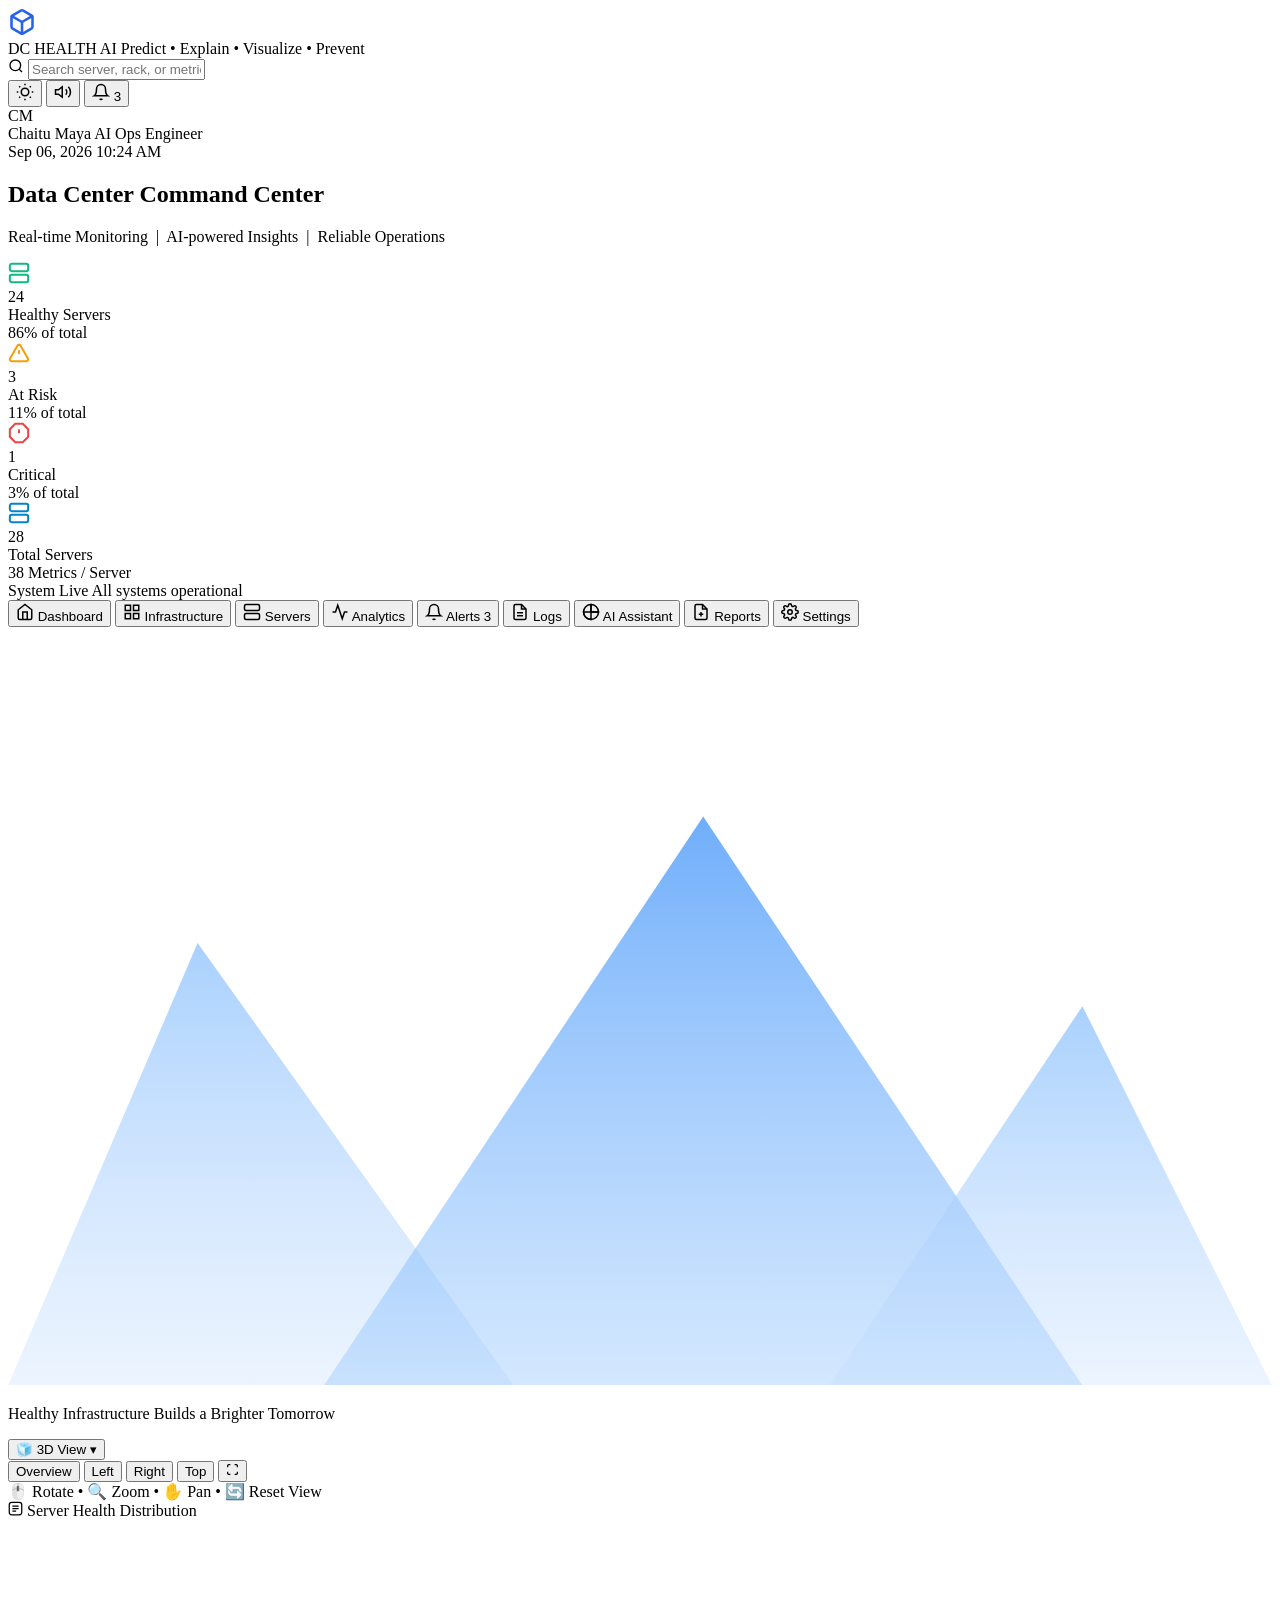
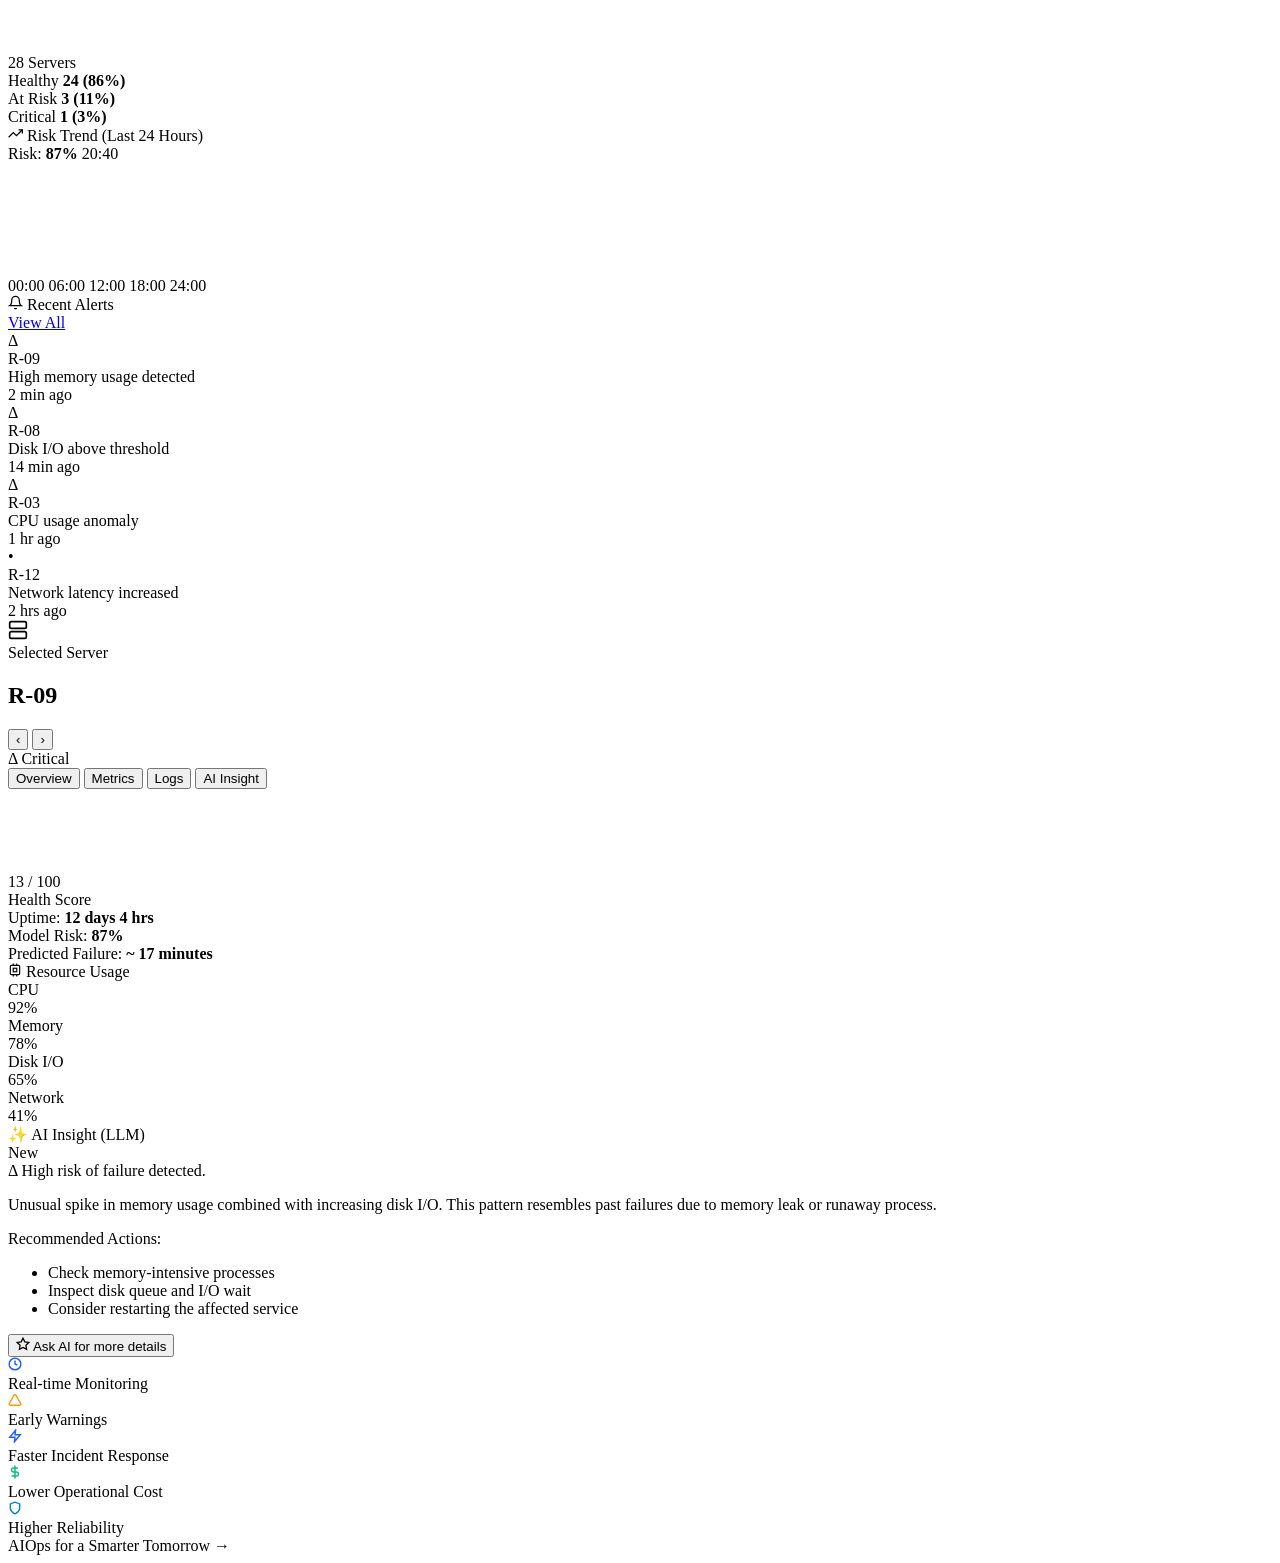
==== commit a5eff827: "feat: complete project backup in PDF/DOCX and exact 1-to-1 command center 3D dashboard replication" ====
--- a/webapp/index.html
+++ b/webapp/index.html
@@ -3,8 +3,8 @@
 <head>
   <meta charset="UTF-8">
   <meta name="viewport" content="width=device-width, initial-scale=1.0">
-  <title>DC Health AI | Real-Time Infrastructure Health</title>
-  <meta name="description" content="DC Health AI - Enterprise AIOps 3D Digital Twin predicting server infrastructure failures with Machine Learning, Groq Llama-3.3-70B RCA, and a live 3D server room digital twin.">
+  <title>DC Health AI | Data Center Command Center</title>
+  <meta name="description" content="Data Center Command Center - Real-time Monitoring, AI-powered Insights, and Reliable Operations with 3D Digital Twin and GenAI Root Cause Analysis.">
   
   <!-- Modern Typography (Inter & JetBrains Mono) -->
   <link rel="preconnect" href="https://fonts.googleapis.com">
@@ -30,20 +30,18 @@
        1. TOP NAVBAR
        ========================================================================= -->
   <header class="top-header">
-    <!-- Brand Logo & Motto -->
+    <!-- Brand Logo & Tagline -->
     <div class="header-brand">
-      <div class="brand-logo-icon">
-        <svg width="26" height="26" viewBox="0 0 24 24" fill="none" stroke="#2563eb" stroke-width="2.2" stroke-linecap="round" stroke-linejoin="round">
-          <path d="M17.5 19H9a7 7 0 1 1 6.71-9h1.79a4.5 4.5 0 1 1 0 9Z"/>
-          <path d="M8 13h8"/>
-          <path d="M8 16h8"/>
-          <circle cx="10" cy="13" r="0.5" fill="#2563eb"/>
-          <circle cx="10" cy="16" r="0.5" fill="#2563eb"/>
+      <div class="brand-cube-logo">
+        <svg width="28" height="28" viewBox="0 0 24 24" fill="none" stroke="#2563eb" stroke-width="2.2" stroke-linecap="round" stroke-linejoin="round">
+          <path d="M21 16V8a2 2 0 0 0-1-1.73l-7-4a2 2 0 0 0-2 0l-7 4A2 2 0 0 0 3 8v8a2 2 0 0 0 1 1.73l7 4a2 2 0 0 0 2 0l7-4A2 2 0 0 0 21 16z"/>
+          <polyline points="3.27 6.96 12 12.01 20.73 6.96"/>
+          <line x1="12" y1="22.08" x2="12" y2="12"/>
         </svg>
       </div>
       <div class="brand-text">
         <span class="brand-title">DC HEALTH AI</span>
-        <span class="brand-tagline">Smart Infrastructure. Zero Surprises.</span>
+        <span class="brand-tagline">Predict &bull; Explain &bull; Visualize &bull; Prevent</span>
       </div>
     </div>
 
@@ -53,10 +51,10 @@
         <circle cx="11" cy="11" r="8"></circle>
         <line x1="21" y1="21" x2="16.65" y2="16.65"></line>
       </svg>
-      <input type="text" id="search-input" placeholder="Search server, rack or metric..." autocomplete="off">
-    </div>
-
-    <!-- Right Controls: Theme Toggle, Notifications, User Profile -->
+      <input type="text" id="search-input" placeholder="Search server, rack, or metric..." autocomplete="off">
+    </div>
+
+    <!-- Right Controls: Theme Toggle, Notifications, User Profile, Live Clock -->
     <div class="header-actions">
       <!-- Theme Switcher (Light / Dark Mode) -->
       <button class="icon-btn" id="theme-toggle" title="Toggle Light / Dark Mode">
@@ -94,91 +92,106 @@
         <span class="notification-badge" id="alert-count-badge">3</span>
       </button>
 
-      <!-- User Profile Badge -->
+      <!-- User Profile Pill -->
       <div class="user-profile-badge">
-        <div class="profile-avatar">CK</div>
+        <div class="profile-avatar">CM</div>
         <div class="profile-meta">
           <span class="profile-name">Chaitu Maya</span>
           <span class="profile-role">AI Ops Engineer</span>
         </div>
       </div>
+
+      <!-- Live Clock Display -->
+      <div class="top-date-time-box">
+        <span class="top-date">Sep 06, 2026</span>
+        <span class="top-time" id="system-time">10:24 AM</span>
+      </div>
     </div>
   </header>
 
   <!-- =========================================================================
-       2. HERO HEADER & 4 TOP METRIC CARDS
+       2. COMMAND CENTER HEADER & 4 KPI METRIC CARDS
        ========================================================================= -->
-  <section class="hero-header-section">
-    <div class="hero-titles">
-      <span class="hero-eyebrow">DATA CENTER</span>
-      <h1 class="hero-heading">Real-Time Infrastructure Health</h1>
-      <p class="hero-subheading">Predict &bull; Explain &bull; Visualize &bull; Prevent</p>
-    </div>
-
-    <!-- 4 Key Stat Metric Cards -->
-    <div class="metric-cards-grid">
+  <section class="command-center-header">
+    <div class="header-text-block">
+      <h1 class="command-title">Data Center Command Center</h1>
+      <p class="command-subtitle">Real-time Monitoring &nbsp;|&nbsp; AI-powered Insights &nbsp;|&nbsp; Reliable Operations</p>
+    </div>
+
+    <!-- 4 KPI Stat Cards + System Live Pill -->
+    <div class="kpi-cards-row">
       <!-- Card 1: Healthy Servers -->
-      <div class="stat-card stat-healthy">
-        <div class="stat-card-icon icon-emerald">
-          <svg width="22" height="22" viewBox="0 0 24 24" fill="none" stroke="#10b981" stroke-width="2">
-            <ellipse cx="12" cy="5" rx="9" ry="3"></ellipse>
-            <path d="M21 12c0 1.66-4 3-9 3s-9-1.34-9-3"></path>
-            <path d="M3 5v14c0 1.66 4 3 9 3s9-1.34 9-3V5"></path>
-          </svg>
-        </div>
-        <div class="stat-card-content">
-          <div class="stat-card-val" id="card-healthy-count">24</div>
-          <div class="stat-card-label">Healthy Servers</div>
-          <div class="stat-card-trend trend-green">&uarr; +2</div>
-        </div>
-      </div>
-
-      <!-- Card 2: At Risk -->
-      <div class="stat-card stat-warning">
-        <div class="stat-card-icon icon-amber">
-          <svg width="22" height="22" viewBox="0 0 24 24" fill="none" stroke="#f59e0b" stroke-width="2">
-            <path d="m21.73 18-8-14a2 2 0 0 0-3.48 0l-8 14A2 2 0 0 0 4 21h16a2 2 0 0 0 1.73-3Z"></path>
-            <line x1="12" y1="9" x2="12" y2="13"></line>
-            <line x1="12" y1="17" x2="12.01" y2="17"></line>
-          </svg>
-        </div>
-        <div class="stat-card-content">
-          <div class="stat-card-val" id="card-warning-count">3</div>
-          <div class="stat-card-label">At Risk</div>
-          <div class="stat-card-trend trend-orange">&uarr; +1</div>
-        </div>
-      </div>
-
-      <!-- Card 3: Critical -->
-      <div class="stat-card stat-critical">
-        <div class="stat-card-icon icon-rose">
-          <svg width="22" height="22" viewBox="0 0 24 24" fill="none" stroke="#ef4444" stroke-width="2">
-            <polygon points="7.86 2 16.14 2 22 7.86 22 16.14 16.14 22 7.86 22 2 16.14 2 7.86 7.86 2"></polygon>
-            <line x1="12" y1="8" x2="12" y2="12"></line>
-            <line x1="12" y1="16" x2="12.01" y2="16"></line>
-          </svg>
-        </div>
-        <div class="stat-card-content">
-          <div class="stat-card-val" id="card-critical-count">1</div>
-          <div class="stat-card-label">Critical</div>
-          <div class="stat-card-trend trend-red">&mdash; 0</div>
-        </div>
-      </div>
-
-      <!-- Card 4: Total Servers -->
-      <div class="stat-card stat-total">
-        <div class="stat-card-icon icon-blue">
-          <svg width="22" height="22" viewBox="0 0 24 24" fill="none" stroke="#0284c7" stroke-width="2">
+      <div class="kpi-stat-card kpi-healthy">
+        <div class="kpi-icon-box icon-emerald">
+          <svg width="22" height="22" viewBox="0 0 24 24" fill="none" stroke="#10b981" stroke-width="2.2">
             <rect x="2" y="2" width="20" height="8" rx="2" ry="2"></rect>
             <rect x="2" y="14" width="20" height="8" rx="2" ry="2"></rect>
             <line x1="6" y1="6" x2="6.01" y2="6"></line>
             <line x1="6" y1="18" x2="6.01" y2="18"></line>
           </svg>
         </div>
-        <div class="stat-card-content">
-          <div class="stat-card-val" id="card-total-count">28</div>
-          <div class="stat-card-label">Total Servers</div>
-          <div class="stat-card-sub" id="card-metrics-count">38 Metrics / Server</div>
+        <div class="kpi-info">
+          <div class="kpi-val" id="card-healthy-count">24</div>
+          <div class="kpi-label">Healthy Servers</div>
+          <div class="kpi-sub">86% of total</div>
+        </div>
+      </div>
+
+      <!-- Card 2: At Risk -->
+      <div class="kpi-stat-card kpi-warning">
+        <div class="kpi-icon-box icon-amber">
+          <svg width="22" height="22" viewBox="0 0 24 24" fill="none" stroke="#f59e0b" stroke-width="2.2">
+            <path d="m21.73 18-8-14a2 2 0 0 0-3.48 0l-8 14A2 2 0 0 0 4 21h16a2 2 0 0 0 1.73-3Z"></path>
+            <line x1="12" y1="9" x2="12" y2="13"></line>
+            <line x1="12" y1="17" x2="12.01" y2="17"></line>
+          </svg>
+        </div>
+        <div class="kpi-info">
+          <div class="kpi-val" id="card-warning-count">3</div>
+          <div class="kpi-label">At Risk</div>
+          <div class="kpi-sub">11% of total</div>
+        </div>
+      </div>
+
+      <!-- Card 3: Critical -->
+      <div class="kpi-stat-card kpi-critical">
+        <div class="kpi-icon-box icon-rose">
+          <svg width="22" height="22" viewBox="0 0 24 24" fill="none" stroke="#ef4444" stroke-width="2.2">
+            <polygon points="7.86 2 16.14 2 22 7.86 22 16.14 16.14 22 7.86 22 2 16.14 2 7.86 7.86 2"></polygon>
+            <line x1="12" y1="8" x2="12" y2="12"></line>
+            <line x1="12" y1="16" x2="12.01" y2="16"></line>
+          </svg>
+        </div>
+        <div class="kpi-info">
+          <div class="kpi-val" id="card-critical-count">1</div>
+          <div class="kpi-label">Critical</div>
+          <div class="kpi-sub">3% of total</div>
+        </div>
+      </div>
+
+      <!-- Card 4: Total Servers -->
+      <div class="kpi-stat-card kpi-total">
+        <div class="kpi-icon-box icon-blue">
+          <svg width="22" height="22" viewBox="0 0 24 24" fill="none" stroke="#0284c7" stroke-width="2.2">
+            <rect x="2" y="2" width="20" height="8" rx="2" ry="2"></rect>
+            <rect x="2" y="14" width="20" height="8" rx="2" ry="2"></rect>
+            <line x1="6" y1="6" x2="6.01" y2="6"></line>
+            <line x1="6" y1="18" x2="6.01" y2="18"></line>
+          </svg>
+        </div>
+        <div class="kpi-info">
+          <div class="kpi-val" id="card-total-count">28</div>
+          <div class="kpi-label">Total Servers</div>
+          <div class="kpi-sub">38 Metrics / Server</div>
+        </div>
+      </div>
+
+      <!-- System Live Pill -->
+      <div class="system-live-pill">
+        <div class="status-indicator-dot"></div>
+        <div class="live-pill-text">
+          <span class="live-title">System Live</span>
+          <span class="live-sub">All systems operational</span>
         </div>
       </div>
     </div>
@@ -192,14 +205,22 @@
     <!-- ----------------- LEFT SIDEBAR ----------------- -->
     <aside class="sidebar-nav-card">
       <nav class="nav-menu">
-        <button class="nav-item active" data-tab="overview">
+        <button class="nav-item active" data-tab="dashboard">
+          <svg width="18" height="18" viewBox="0 0 24 24" fill="none" stroke="currentColor" stroke-width="2">
+            <path d="m3 9 9-7 9 7v11a2 2 0 0 1-2 2H5a2 2 0 0 1-2-2z"></path>
+            <polyline points="9 22 9 12 15 12 15 22"></polyline>
+          </svg>
+          <span>Dashboard</span>
+        </button>
+
+        <button class="nav-item" data-tab="infrastructure">
           <svg width="18" height="18" viewBox="0 0 24 24" fill="none" stroke="currentColor" stroke-width="2">
             <rect x="3" y="3" width="7" height="7"></rect>
             <rect x="14" y="3" width="7" height="7"></rect>
             <rect x="14" y="14" width="7" height="7"></rect>
             <rect x="3" y="14" width="7" height="7"></rect>
           </svg>
-          <span>Overview</span>
+          <span>Infrastructure</span>
         </button>
 
         <button class="nav-item" data-tab="servers">
@@ -234,7 +255,6 @@
             <polyline points="14 2 14 8 20 8"></polyline>
             <line x1="16" y1="13" x2="8" y2="13"></line>
             <line x1="16" y1="17" x2="8" y2="17"></line>
-            <polyline points="10 9 9 9 8 9"></polyline>
           </svg>
           <span>Logs</span>
         </button>
@@ -267,24 +287,26 @@
         </button>
       </nav>
 
-      <!-- Bottom Status Widget -->
-      <div class="sidebar-footer-widget">
-        <div class="system-status-box">
-          <div class="status-indicator-dot"></div>
-          <div class="status-texts">
-            <span class="status-title">System Live</span>
-            <span class="status-sub">All systems operational</span>
-          </div>
-        </div>
-        <div class="live-clock-box">
-          <svg width="13" height="13" viewBox="0 0 24 24" fill="none" stroke="currentColor" stroke-width="2">
-            <rect x="3" y="4" width="18" height="18" rx="2" ry="2"></rect>
-            <line x1="16" y1="2" x2="16" y2="6"></line>
-            <line x1="8" y1="2" x2="8" y2="6"></line>
-            <line x1="3" y1="10" x2="21" y2="10"></line>
-          </svg>
-          <span id="system-date-time">Sep 06, 2026 &bull; 10:24 AM</span>
-        </div>
+      <!-- Sidebar Mountain Graphic Card -->
+      <div class="sidebar-mountain-card">
+        <div class="mountain-vector-art">
+          <svg viewBox="0 0 200 120" preserveAspectRatio="none">
+            <defs>
+              <linearGradient id="mtnGrad1" x1="0%" y1="0%" x2="0%" y2="100%">
+                <stop offset="0%" stop-color="#93c5fd" stop-opacity="0.8"/>
+                <stop offset="100%" stop-color="#bfdbfe" stop-opacity="0.3"/>
+              </linearGradient>
+              <linearGradient id="mtnGrad2" x1="0%" y1="0%" x2="0%" y2="100%">
+                <stop offset="0%" stop-color="#60a5fa" stop-opacity="0.9"/>
+                <stop offset="100%" stop-color="#93c5fd" stop-opacity="0.4"/>
+              </linearGradient>
+            </defs>
+            <polygon points="0,120 30,50 80,120" fill="url(#mtnGrad1)"/>
+            <polygon points="50,120 110,30 170,120" fill="url(#mtnGrad2)"/>
+            <polygon points="130,120 170,60 200,120" fill="url(#mtnGrad1)"/>
+          </svg>
+        </div>
+        <p class="mountain-text">Healthy Infrastructure Builds a Brighter Tomorrow</p>
       </div>
     </aside>
 
@@ -293,60 +315,62 @@
       
       <!-- 3D Digital Twin Card -->
       <div class="viewport-3d-card" id="viewport-3d-card">
-        <!-- Card Top Overlays -->
+        <!-- Top Controls Overlay -->
         <div class="viewport-top-controls">
+          <!-- Dropdown Pill: 3D View -->
+          <div class="view-mode-dropdown">
+            <button class="pill-dropdown-btn">
+              <span class="dropdown-icon">🧊</span>
+              <span>3D View</span>
+              <span class="dropdown-arrow">&blacktriangledown;</span>
+            </button>
+          </div>
+
           <!-- Camera Perspectives Pills -->
           <div class="camera-pill-group">
             <button class="cam-pill-btn active" data-cam="overview">Overview</button>
             <button class="cam-pill-btn" data-cam="left">Left</button>
             <button class="cam-pill-btn" data-cam="right">Right</button>
             <button class="cam-pill-btn" data-cam="top">Top</button>
-          </div>
-
-          <!-- Live Badge & Fullscreen Expand -->
-          <div class="viewport-meta-badges">
-            <span class="badge-live-pulse">
-              <span class="live-dot"></span> Live
-            </span>
             <button class="icon-pill-btn" id="btn-fullscreen" title="Toggle Fullscreen">
-              <svg width="15" height="15" viewBox="0 0 24 24" fill="none" stroke="currentColor" stroke-width="2">
+              <svg width="13" height="13" viewBox="0 0 24 24" fill="none" stroke="currentColor" stroke-width="2.2">
                 <path d="M8 3H5a2 2 0 0 0-2 2v3m18 0V5a2 2 0 0 0-2-2h-3m0 18h3a2 2 0 0 0 2-2v-3M3 16v3a2 2 0 0 0 2 2h3"></path>
               </svg>
             </button>
           </div>
         </div>
 
-        <!-- Three.js Canvas Container -->
-        <div class="canvas-3d-wrapper" id="canvas-container"></div>
-
-        <!-- Floating Controls Guide Pill -->
+        <!-- WebGL 3D Canvas Container -->
+        <div id="canvas-container" class="canvas-3d-wrapper"></div>
+
+        <!-- Bottom Controls Pill -->
         <div class="viewport-bottom-pill">
-          <span>🖱️ Rotate</span>
+          <span class="pill-item">🖱️ Rotate</span>
           <span class="pill-divider">&bull;</span>
-          <span>🔍 Zoom</span>
+          <span class="pill-item">🔍 Zoom</span>
           <span class="pill-divider">&bull;</span>
-          <span>✋ Pan</span>
+          <span class="pill-item">✋ Pan</span>
           <span class="pill-divider">&bull;</span>
-          <span class="pill-hint">Click a rack to view details</span>
-        </div>
-      </div>
-
-      <!-- Bottom 3 Analytics Cards Grid -->
+          <span class="pill-item pill-reset" id="btn-reset-view">🔄 Reset View</span>
+        </div>
+      </div>
+
+      <!-- Bottom 3 Analytics Cards -->
       <div class="bottom-analytics-grid">
         
-        <!-- Card 1: Server Health Distribution (Donut Chart) -->
+        <!-- Card 1: Server Health Distribution -->
         <div class="analytics-card">
           <div class="analytics-card-header">
             <div class="header-icon-title">
               <svg width="15" height="15" viewBox="0 0 24 24" fill="none" stroke="currentColor" stroke-width="2">
-                <path d="M21.21 15.89A10 10 0 1 1 8 2.83"></path>
-                <path d="M22 12A10 10 0 0 0 12 2v10z"></path>
+                <rect x="2" y="2" width="20" height="20" rx="4"></rect>
+                <path d="M7 12h10M7 8h10M7 16h6"></path>
               </svg>
               <span>Server Health Distribution</span>
             </div>
           </div>
-          <div class="donut-chart-wrapper">
-            <div class="donut-canvas-container">
+          <div class="donut-card-body">
+            <div class="donut-chart-wrapper">
               <canvas id="donut-canvas" width="130" height="130"></canvas>
               <div class="donut-center-text">
                 <span class="donut-number" id="donut-total">28</span>
@@ -400,54 +424,57 @@
           </div>
         </div>
 
-        <!-- Card 3: Model Outputs -->
+        <!-- Card 3: Recent Alerts -->
         <div class="analytics-card">
           <div class="analytics-card-header">
             <div class="header-icon-title">
               <svg width="15" height="15" viewBox="0 0 24 24" fill="none" stroke="currentColor" stroke-width="2">
-                <circle cx="12" cy="12" r="10"></circle>
-                <line x1="2" y1="12" x2="22" y2="12"></line>
-                <path d="M12 2a15.3 15.3 0 0 1 4 10 15.3 15.3 0 0 1-4 10 15.3 15.3 0 0 1-4-10 15.3 15.3 0 0 1 4-10z"></path>
+                <path d="M18 8A6 6 0 0 0 6 8c0 7-3 9-3 9h18s-3-2-3-9"></path>
+                <path d="M13.73 21a2 2 0 0 1-3.46 0"></path>
               </svg>
-              <span>Model Outputs</span>
-            </div>
-            <button class="btn-text-action" id="btn-open-tournament">Benchmark</button>
-          </div>
-          <div class="models-meter-list">
-            <!-- Row 1: Isolation Forest -->
-            <div class="model-row">
-              <div class="model-meta">
-                <svg width="14" height="14" viewBox="0 0 24 24" fill="none" stroke="currentColor" stroke-width="2"><path d="M12 2v20M17 5H9.5a3.5 3.5 0 0 0 0 7h5a3.5 3.5 0 0 1 0 7H6"/></svg>
-                <span>Isolation Forest</span>
-              </div>
-              <div class="model-bar-wrap">
-                <div class="model-bar-fill bar-coral" style="width: 72%;"></div>
-              </div>
-              <span class="model-score-val" id="model-score-if">0.72</span>
-            </div>
-
-            <!-- Row 2: LSTM Autoencoder -->
-            <div class="model-row">
-              <div class="model-meta">
-                <svg width="14" height="14" viewBox="0 0 24 24" fill="none" stroke="currentColor" stroke-width="2"><polygon points="12 2 2 7 12 12 22 7 12 2"></polygon><polyline points="2 17 12 22 22 17"></polyline><polyline points="2 12 12 17 22 12"></polyline></svg>
-                <span>LSTM Autoencoder</span>
-              </div>
-              <div class="model-bar-wrap">
-                <div class="model-bar-fill bar-coral" style="width: 81%;"></div>
-              </div>
-              <span class="model-score-val" id="model-score-rc">0.81</span>
-            </div>
-
-            <!-- Row 3: LLM Confidence -->
-            <div class="model-row">
-              <div class="model-meta">
-                <svg width="14" height="14" viewBox="0 0 24 24" fill="none" stroke="#10b981" stroke-width="2"><path d="M12 2a10 10 0 1 0 10 10H12V2z"></path></svg>
-                <span>LLM Confidence</span>
-              </div>
-              <div class="model-bar-wrap">
-                <div class="model-bar-fill bar-mint" style="width: 94%;"></div>
-              </div>
-              <span class="model-score-val" id="model-score-llm">0.94</span>
+              <span>Recent Alerts</span>
+            </div>
+            <a href="#" class="btn-text-action" id="btn-view-all-alerts">View All</a>
+          </div>
+          <div class="recent-alerts-list" id="recent-alerts-container">
+            <!-- Alert 1: R-09 -->
+            <div class="alert-item alert-item-critical">
+              <div class="alert-icon-col text-red">&Delta;</div>
+              <div class="alert-info-col">
+                <div class="alert-rack-tag tag-red">R-09</div>
+                <span class="alert-msg">High memory usage detected</span>
+              </div>
+              <span class="alert-time">2 min ago</span>
+            </div>
+
+            <!-- Alert 2: R-08 -->
+            <div class="alert-item alert-item-warning">
+              <div class="alert-icon-col text-orange">&Delta;</div>
+              <div class="alert-info-col">
+                <div class="alert-rack-tag tag-orange">R-08</div>
+                <span class="alert-msg">Disk I/O above threshold</span>
+              </div>
+              <span class="alert-time">14 min ago</span>
+            </div>
+
+            <!-- Alert 3: R-03 -->
+            <div class="alert-item alert-item-warning">
+              <div class="alert-icon-col text-orange">&Delta;</div>
+              <div class="alert-info-col">
+                <div class="alert-rack-tag tag-orange">R-03</div>
+                <span class="alert-msg">CPU usage anomaly</span>
+              </div>
+              <span class="alert-time">1 hr ago</span>
+            </div>
+
+            <!-- Alert 4: R-12 -->
+            <div class="alert-item alert-item-info">
+              <div class="alert-icon-col text-blue">&bull;</div>
+              <div class="alert-info-col">
+                <div class="alert-rack-tag tag-blue">R-12</div>
+                <span class="alert-msg">Network latency increased</span>
+              </div>
+              <span class="alert-time">2 hrs ago</span>
             </div>
           </div>
         </div>
@@ -460,7 +487,7 @@
       <!-- Header: Selected Server Title & Status Badge -->
       <div class="inspector-card-header">
         <div class="selected-badge-title">
-          <svg width="18" height="18" viewBox="0 0 24 24" fill="none" stroke="currentColor" stroke-width="2">
+          <svg width="20" height="20" viewBox="0 0 24 24" fill="none" stroke="currentColor" stroke-width="2">
             <rect x="2" y="2" width="20" height="8" rx="2" ry="2"></rect>
             <rect x="2" y="14" width="20" height="8" rx="2" ry="2"></rect>
             <line x1="6" y1="6" x2="6.01" y2="6"></line>
@@ -468,7 +495,13 @@
           </svg>
           <div>
             <span class="inspector-eyebrow">Selected Server</span>
-            <h2 class="inspector-server-id" id="ins-server-id">DC-07</h2>
+            <div class="server-title-nav">
+              <h2 class="inspector-server-id" id="ins-server-id">R-09</h2>
+              <div class="server-arrow-nav">
+                <button class="arrow-btn" id="btn-prev-server" title="Previous Server">&lsaquo;</button>
+                <button class="arrow-btn" id="btn-next-server" title="Next Server">&rsaquo;</button>
+              </div>
+            </div>
           </div>
         </div>
         <div class="badge-status-pill badge-critical" id="ins-status-badge">
@@ -476,7 +509,15 @@
         </div>
       </div>
 
-      <!-- Health Score Radial Meter -->
+      <!-- Navigation Tabs: [Overview] [Metrics] [Logs] [AI Insight] -->
+      <div class="inspector-tabs-nav">
+        <button class="tab-btn active" data-tab="overview">Overview</button>
+        <button class="tab-btn" data-tab="metrics">Metrics</button>
+        <button class="tab-btn" data-tab="logs">Logs</button>
+        <button class="tab-btn" data-tab="ai-insight">AI Insight</button>
+      </div>
+
+      <!-- Health Score Radial Meter & Key Specs -->
       <div class="health-score-container">
         <div class="health-ring-wrap">
           <canvas id="health-ring-canvas" width="80" height="80"></canvas>
@@ -484,6 +525,7 @@
             <span class="health-ring-num" id="ins-health-score">13</span>
             <span class="health-ring-denom">/ 100</span>
           </div>
+          <span class="health-score-caption">Health Score</span>
         </div>
         <div class="health-score-details">
           <div class="score-row">
@@ -491,7 +533,7 @@
             <strong class="score-val" id="ins-uptime">12 days 4 hrs</strong>
           </div>
           <div class="score-row">
-            <span class="score-label">Model Risk Score:</span>
+            <span class="score-label">Model Risk:</span>
             <strong class="score-val text-red" id="ins-risk-score">87%</strong>
           </div>
           <div class="score-row">
@@ -531,7 +573,7 @@
           <div class="resource-bar-row">
             <span class="res-label">Disk I/O</span>
             <div class="res-track">
-              <div class="res-bar bar-warning" id="bar-disk" style="width: 65%;"></div>
+              <div class="res-bar bar-amber" id="bar-disk" style="width: 65%;"></div>
             </div>
             <span class="res-percent" id="val-disk">65%</span>
           </div>
@@ -578,12 +620,12 @@
           </ul>
         </div>
 
-        <!-- Remediation Failover Action Button -->
+        <!-- Action Button -->
         <button class="btn-execute-remediate" id="btn-remediate">
-          <svg width="14" height="14" viewBox="0 0 24 24" fill="none" stroke="currentColor" stroke-width="2.5">
-            <polyline points="20 6 9 17 4 12"></polyline>
-          </svg>
-          Execute Auto-Remediation & Failover
+          <svg width="14" height="14" viewBox="0 0 24 24" fill="none" stroke="currentColor" stroke-width="2.2">
+            <polygon points="12 2 15.09 8.26 22 9.27 17 14.14 18.18 21.02 12 17.77 5.82 21.02 7 14.14 2 9.27 8.91 8.26 12 2"></polygon>
+          </svg>
+          Ask AI for more details
         </button>
       </div>
 
@@ -596,10 +638,16 @@
   <footer class="bottom-benefits-footer">
     <div class="benefits-pills">
       <div class="benefit-pill">
-        <div class="pill-icon"><svg width="14" height="14" viewBox="0 0 24 24" fill="none" stroke="#2563eb" stroke-width="2.5"><path d="M12 22s8-4 8-10V5l-8-3-8 3v7c0 6 8 10 8 10z"></path></svg></div>
+        <div class="pill-icon"><svg width="14" height="14" viewBox="0 0 24 24" fill="none" stroke="#2563eb" stroke-width="2.5"><circle cx="12" cy="12" r="10"></circle><polyline points="12 6 12 12 16 14"></polyline></svg></div>
         <div class="pill-texts">
-          <span class="pill-bold">Fewer Downtimes</span>
-          <span class="pill-light">Predict issues early</span>
+          <span class="pill-bold">Real-time Monitoring</span>
+        </div>
+      </div>
+
+      <div class="benefit-pill">
+        <div class="pill-icon"><svg width="14" height="14" viewBox="0 0 24 24" fill="none" stroke="#f59e0b" stroke-width="2.5"><path d="m21.73 18-8-14a2 2 0 0 0-3.48 0l-8 14A2 2 0 0 0 4 21h16a2 2 0 0 0 1.73-3Z"></path></svg></div>
+        <div class="pill-texts">
+          <span class="pill-bold">Early Warnings</span>
         </div>
       </div>
 
@@ -607,7 +655,6 @@
         <div class="pill-icon"><svg width="14" height="14" viewBox="0 0 24 24" fill="none" stroke="#2563eb" stroke-width="2.5"><polygon points="13 2 3 14 12 14 11 22 21 10 12 10 13 2"></polygon></svg></div>
         <div class="pill-texts">
           <span class="pill-bold">Faster Incident Response</span>
-          <span class="pill-light">Act before impact</span>
         </div>
       </div>
 
@@ -615,53 +662,23 @@
         <div class="pill-icon"><svg width="14" height="14" viewBox="0 0 24 24" fill="none" stroke="#10b981" stroke-width="2.5"><line x1="12" y1="1" x2="12" y2="23"></line><path d="M17 5H9.5a3.5 3.5 0 0 0 0 7h5a3.5 3.5 0 0 1 0 7H6"></path></svg></div>
         <div class="pill-texts">
           <span class="pill-bold">Lower Operational Cost</span>
-          <span class="pill-light">Optimize infrastructure</span>
         </div>
       </div>
 
       <div class="benefit-pill">
-        <div class="pill-icon"><svg width="14" height="14" viewBox="0 0 24 24" fill="none" stroke="#0284c7" stroke-width="2.5"><polyline points="23 6 13.5 15.5 8.5 10.5 1 18"></polyline><polyline points="17 6 23 6 23 12"></polyline></svg></div>
+        <div class="pill-icon"><svg width="14" height="14" viewBox="0 0 24 24" fill="none" stroke="#0284c7" stroke-width="2.5"><path d="M12 22s8-4 8-10V5l-8-3-8 3v7c0 6 8 10 8 10z"></path></svg></div>
         <div class="pill-texts">
           <span class="pill-bold">Higher Reliability</span>
-          <span class="pill-light">Keep your business running</span>
-        </div>
-      </div>
-    </div>
-
-    <!-- Executive Quote -->
-    <div class="executive-quote">
-      &ldquo;Turning data into uptime.&rdquo;
+        </div>
+      </div>
+    </div>
+
+    <div class="footer-executive-quote">
+      <span class="quote-link">AIOps for a Smarter Tomorrow &rarr;</span>
     </div>
   </footer>
 
-  <!-- =========================================================================
-       5. MODEL TOURNAMENT MATRIX MODAL
-       ========================================================================= -->
-  <div class="modal-overlay" id="benchmark-modal">
-    <div class="modal-card">
-      <div class="modal-header">
-        <div class="modal-header-title">
-          <div class="status-dot-green"></div>
-          <h3>MULTI-MODEL TOURNAMENT BENCHMARK & CHAMPION SELECTION</h3>
-        </div>
-        <button class="modal-close-btn" id="modal-close-btn">&times;</button>
-      </div>
-      <div class="modal-body">
-        <p class="modal-lead-desc">
-          Empirical evaluation on the Server Machine Dataset (38 metrics &times; 28 servers) under strict zero-leakage pre-splits. The production champion was selected via multi-objective operational ranking balancing <strong>Point-Adjusted F1 (PA-F1)</strong>, <strong>PR-AUC</strong>, and <strong>sub-20ms latency</strong>.
-        </p>
-        <div id="benchmark-table-container">
-          <p>Loading candidate models comparison...</p>
-        </div>
-        <h4 class="modal-sub-title">CHAMPION TECHNICAL RATIONALE</h4>
-        <div class="technical-report-box" id="technical-report-content">
-          Loading full selection technical report...
-        </div>
-      </div>
-    </div>
-  </div>
-
-  <!-- Client Application Script -->
+  <!-- Main JavaScript Orchestrator -->
   <script type="module" src="/js/app.js"></script>
 </body>
 </html>
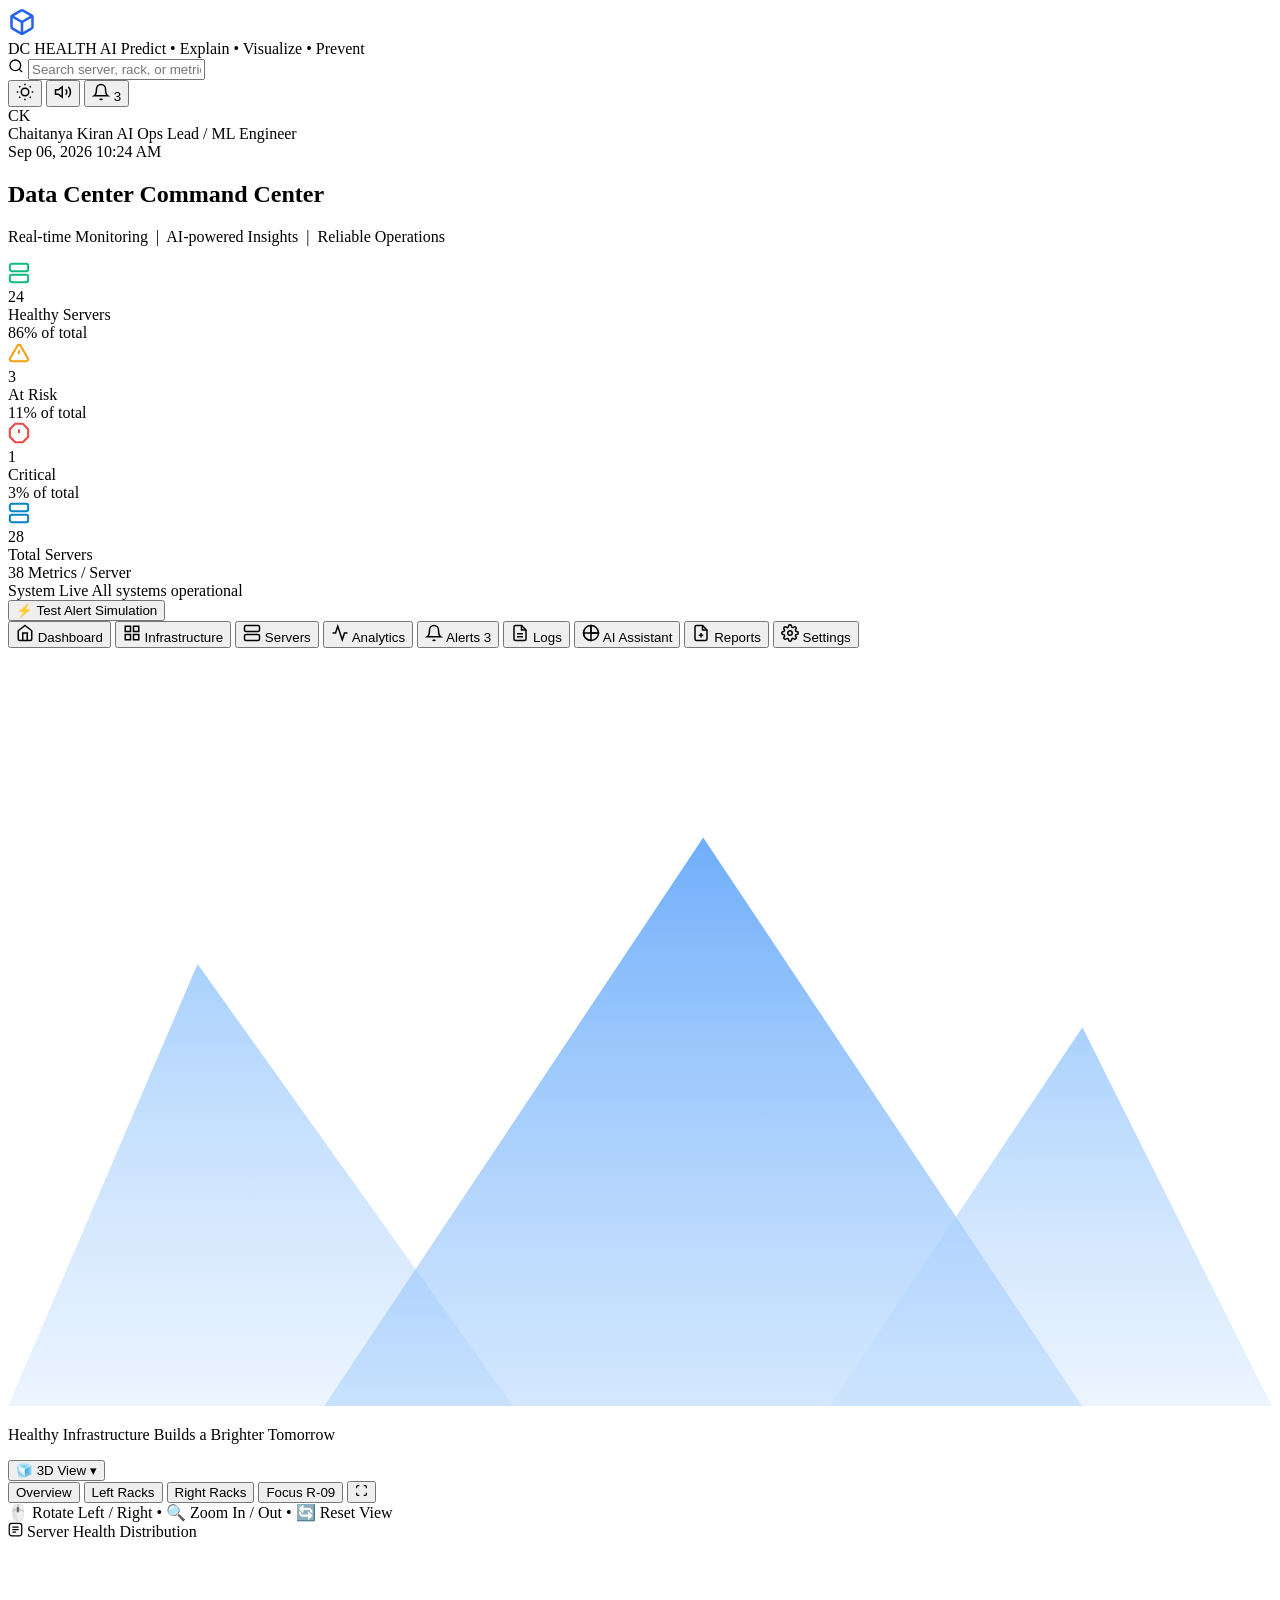
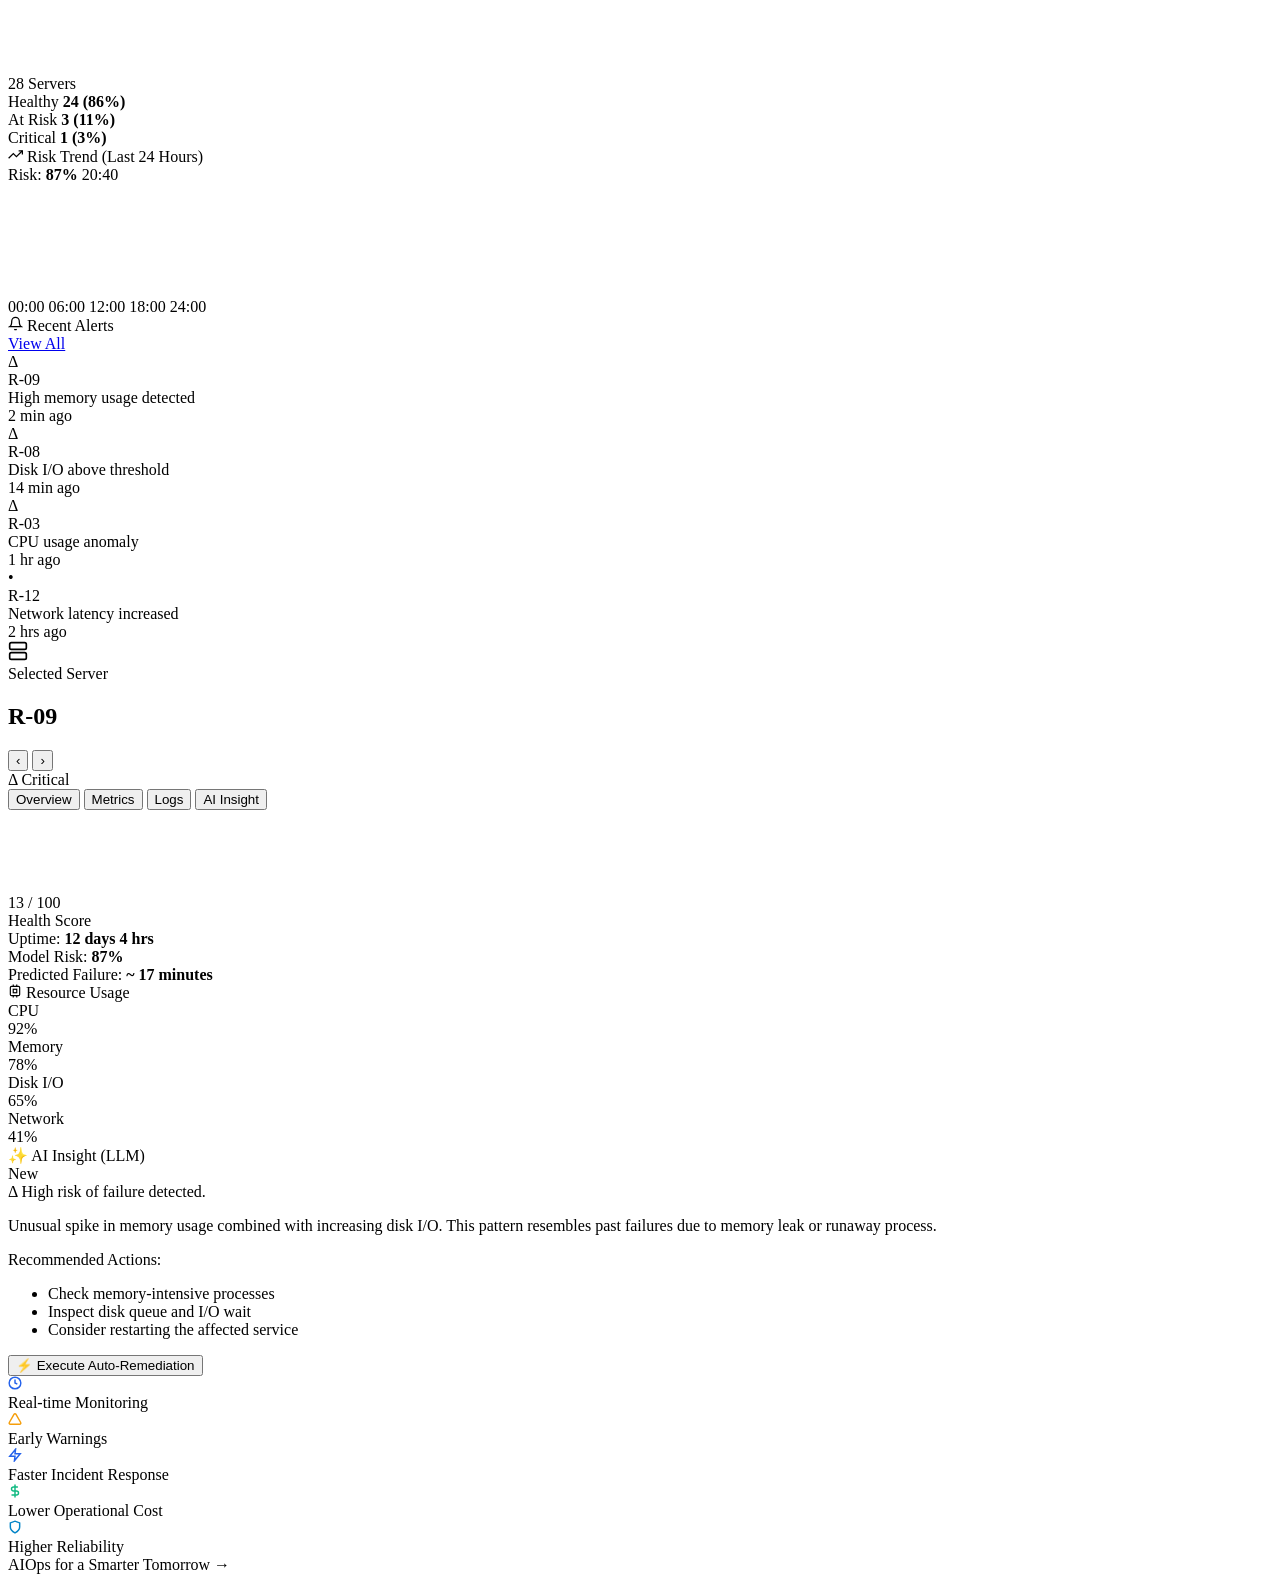
==== commit bb1dd42d: "feat(3d-twin): implement Unreal-Engine daylight datacenter room with 3D server fleet, Chaitanya Kira" ====
--- a/webapp/index.html
+++ b/webapp/index.html
@@ -94,10 +94,10 @@
 
       <!-- User Profile Pill -->
       <div class="user-profile-badge">
-        <div class="profile-avatar">CM</div>
+        <div class="profile-avatar">CK</div>
         <div class="profile-meta">
-          <span class="profile-name">Chaitu Maya</span>
-          <span class="profile-role">AI Ops Engineer</span>
+          <span class="profile-name">Chaitanya Kiran</span>
+          <span class="profile-role">AI Ops Lead / ML Engineer</span>
         </div>
       </div>
 
@@ -187,13 +187,19 @@
       </div>
 
       <!-- System Live Pill -->
-      <div class="system-live-pill">
-        <div class="status-indicator-dot"></div>
+      <div class="system-live-pill" id="system-live-pill">
+        <div class="status-indicator-dot" id="system-status-dot"></div>
         <div class="live-pill-text">
-          <span class="live-title">System Live</span>
-          <span class="live-sub">All systems operational</span>
-        </div>
-      </div>
+          <span class="live-title" id="system-live-title">System Live</span>
+          <span class="live-sub" id="system-live-sub">All systems operational</span>
+        </div>
+      </div>
+
+      <!-- Test Alert Simulation Button -->
+      <button class="test-alert-action-btn" id="btn-test-alert" title="Click to test real-time server anomaly alert & siren">
+        <span class="test-btn-icon">⚡</span>
+        <span class="test-btn-text">Test Alert Simulation</span>
+      </button>
     </div>
   </section>
 
@@ -328,10 +334,10 @@
 
           <!-- Camera Perspectives Pills -->
           <div class="camera-pill-group">
-            <button class="cam-pill-btn active" data-cam="overview">Overview</button>
-            <button class="cam-pill-btn" data-cam="left">Left</button>
-            <button class="cam-pill-btn" data-cam="right">Right</button>
-            <button class="cam-pill-btn" data-cam="top">Top</button>
+            <button class="cam-pill-btn active" data-cam="overview" title="Full Datacenter Room Overview">Overview</button>
+            <button class="cam-pill-btn" data-cam="left" title="Inspect Left Cluster R-01 to R-05">Left Racks</button>
+            <button class="cam-pill-btn" data-cam="right" title="Inspect Right Cluster R-06 to R-10">Right Racks</button>
+            <button class="cam-pill-btn" data-cam="r09" title="Zoom to Critical Alert Rack R-09">Focus R-09</button>
             <button class="icon-pill-btn" id="btn-fullscreen" title="Toggle Fullscreen">
               <svg width="13" height="13" viewBox="0 0 24 24" fill="none" stroke="currentColor" stroke-width="2.2">
                 <path d="M8 3H5a2 2 0 0 0-2 2v3m18 0V5a2 2 0 0 0-2-2h-3m0 18h3a2 2 0 0 0 2-2v-3M3 16v3a2 2 0 0 0 2 2h3"></path>
@@ -345,11 +351,9 @@
 
         <!-- Bottom Controls Pill -->
         <div class="viewport-bottom-pill">
-          <span class="pill-item">🖱️ Rotate</span>
+          <span class="pill-item">🖱️ Rotate Left / Right</span>
           <span class="pill-divider">&bull;</span>
-          <span class="pill-item">🔍 Zoom</span>
-          <span class="pill-divider">&bull;</span>
-          <span class="pill-item">✋ Pan</span>
+          <span class="pill-item">🔍 Zoom In / Out</span>
           <span class="pill-divider">&bull;</span>
           <span class="pill-item pill-reset" id="btn-reset-view">🔄 Reset View</span>
         </div>
@@ -621,11 +625,9 @@
         </div>
 
         <!-- Action Button -->
-        <button class="btn-execute-remediate" id="btn-remediate">
-          <svg width="14" height="14" viewBox="0 0 24 24" fill="none" stroke="currentColor" stroke-width="2.2">
-            <polygon points="12 2 15.09 8.26 22 9.27 17 14.14 18.18 21.02 12 17.77 5.82 21.02 7 14.14 2 9.27 8.91 8.26 12 2"></polygon>
-          </svg>
-          Ask AI for more details
+        <button class="btn-execute-remediate" id="btn-remediate" title="Trigger automated failover and service restart">
+          <span class="btn-remediate-icon">⚡</span>
+          <span>Execute Auto-Remediation</span>
         </button>
       </div>
 
